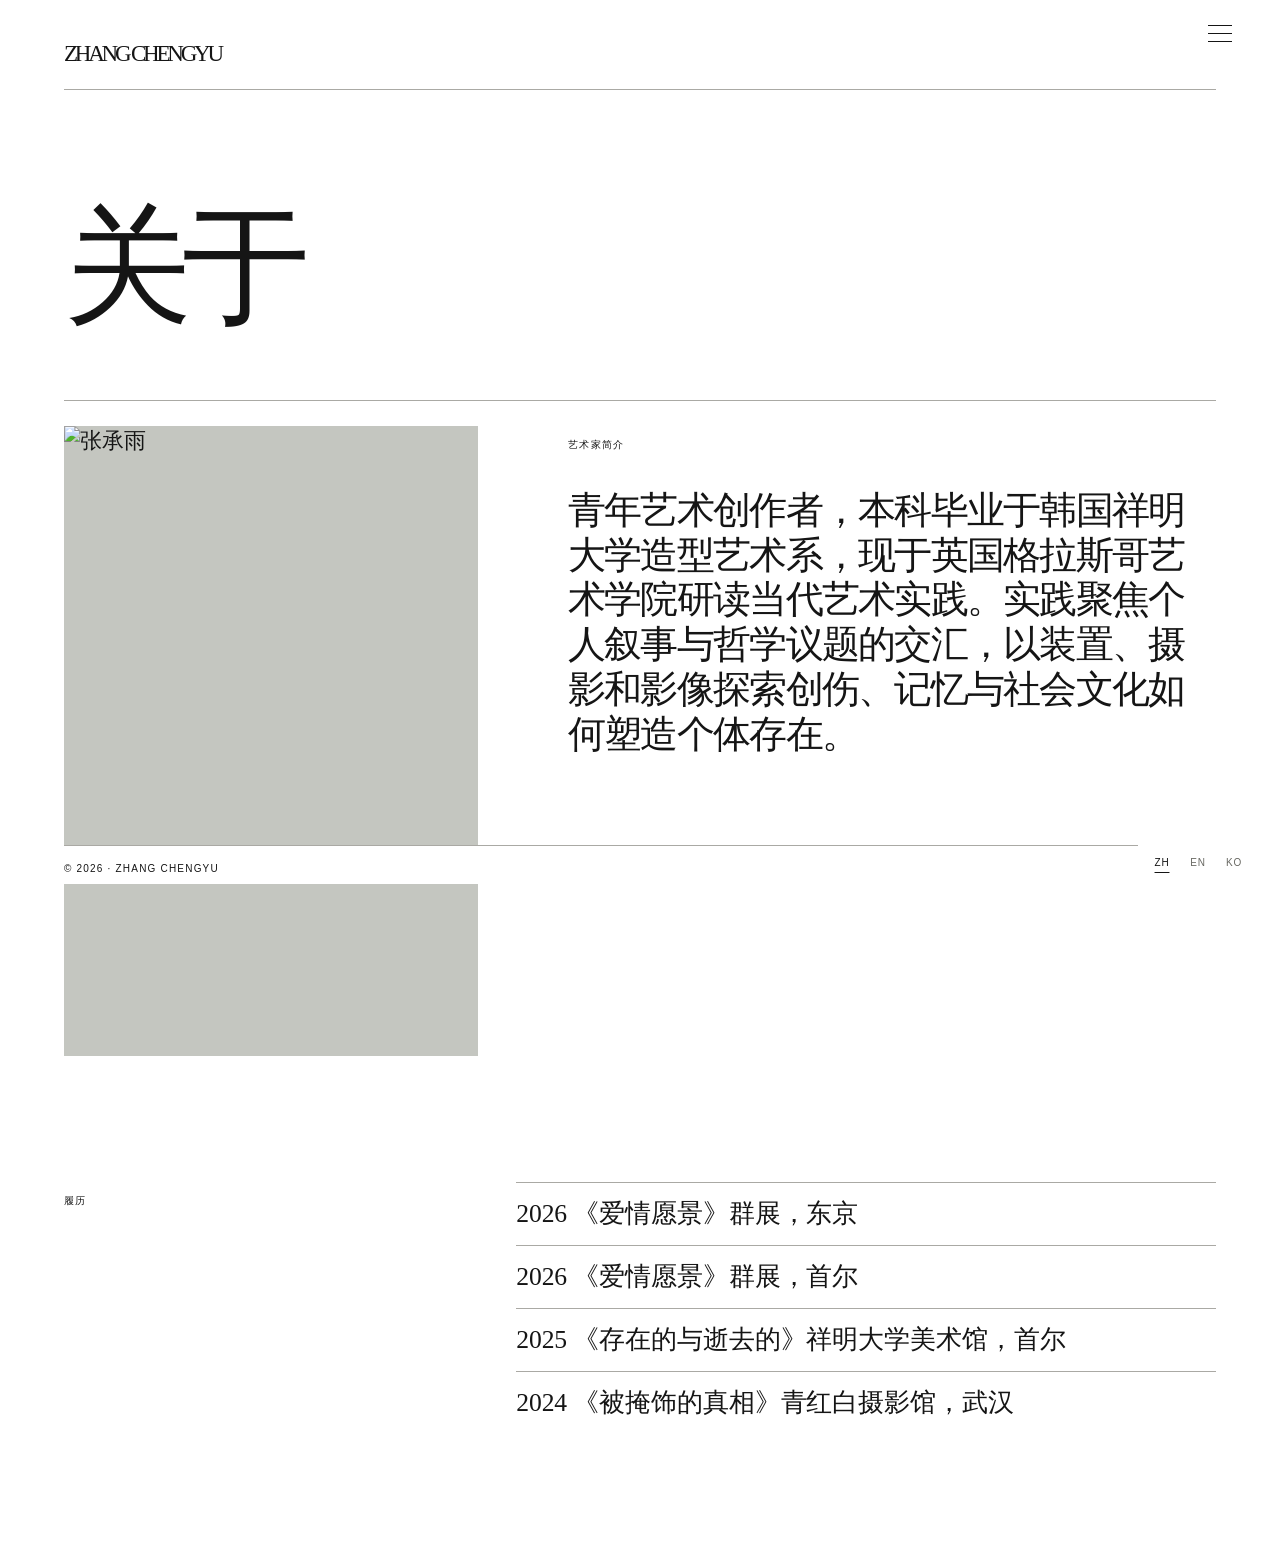
==== index.html @ f6d78dd6 "Migrate rainzhangc.com static homepage" ====
<!DOCTYPE html>
<html lang="zh-Hans">
<head>
	<meta charset="UTF-8" />
	<meta name="viewport" content="width=device-width, initial-scale=1" />
<meta name='robots' content='max-image-preview:large' />
<title>About &#8211; ZHANG CHENGYU</title>
<link rel="alternate" type="application/rss+xml" title="ZHANG CHENGYU &raquo; Feed" href="https://rainzhangc.com/feed/" />
<link rel="alternate" type="application/rss+xml" title="ZHANG CHENGYU &raquo; 评论 Feed" href="https://rainzhangc.com/comments/feed/" />
<link rel="alternate" title="oEmbed (JSON)" type="application/json+oembed" href="https://rainzhangc.com/wp-json/oembed/1.0/embed?url=https%3A%2F%2Frainzhangc.com%2Fabout%2F" />
<link rel="alternate" title="oEmbed (XML)" type="text/xml+oembed" href="https://rainzhangc.com/wp-json/oembed/1.0/embed?url=https%3A%2F%2Frainzhangc.com%2Fabout%2F&#038;format=xml" />
<style id="wp-img-auto-sizes-contain-inline-css">
img:is([sizes=auto i],[sizes^="auto," i]){contain-intrinsic-size:3000px 1500px}
/*# sourceURL=wp-img-auto-sizes-contain-inline-css */
</style>
<style id="wp-block-post-content-inline-css">
.wp-block-post-content{display:flow-root}
/*# sourceURL=https://rainzhangc.com/wp-includes/blocks/post-content/style.min.css */
</style>
<style id="wp-emoji-styles-inline-css">

	img.wp-smiley, img.emoji {
		display: inline !important;
		border: none !important;
		box-shadow: none !important;
		height: 1em !important;
		width: 1em !important;
		margin: 0 0.07em !important;
		vertical-align: -0.1em !important;
		background: none !important;
		padding: 0 !important;
	}
/*# sourceURL=wp-emoji-styles-inline-css */
</style>
<style id="wp-block-library-inline-css">
:root{--wp-block-synced-color:#7a00df;--wp-block-synced-color--rgb:122,0,223;--wp-bound-block-color:var(--wp-block-synced-color);--wp-editor-canvas-background:#ddd;--wp-admin-theme-color:#007cba;--wp-admin-theme-color--rgb:0,124,186;--wp-admin-theme-color-darker-10:#006ba1;--wp-admin-theme-color-darker-10--rgb:0,107,160.5;--wp-admin-theme-color-darker-20:#005a87;--wp-admin-theme-color-darker-20--rgb:0,90,135;--wp-admin-border-width-focus:2px}@media (min-resolution:192dpi){:root{--wp-admin-border-width-focus:1.5px}}.wp-element-button{cursor:pointer}:root .has-very-light-gray-background-color{background-color:#eee}:root .has-very-dark-gray-background-color{background-color:#313131}:root .has-very-light-gray-color{color:#eee}:root .has-very-dark-gray-color{color:#313131}:root .has-vivid-green-cyan-to-vivid-cyan-blue-gradient-background{background:linear-gradient(135deg,#00d084,#0693e3)}:root .has-purple-crush-gradient-background{background:linear-gradient(135deg,#34e2e4,#4721fb 50%,#ab1dfe)}:root .has-hazy-dawn-gradient-background{background:linear-gradient(135deg,#faaca8,#dad0ec)}:root .has-subdued-olive-gradient-background{background:linear-gradient(135deg,#fafae1,#67a671)}:root .has-atomic-cream-gradient-background{background:linear-gradient(135deg,#fdd79a,#004a59)}:root .has-nightshade-gradient-background{background:linear-gradient(135deg,#330968,#31cdcf)}:root .has-midnight-gradient-background{background:linear-gradient(135deg,#020381,#2874fc)}:root{--wp--preset--font-size--normal:16px;--wp--preset--font-size--huge:42px}.has-regular-font-size{font-size:1em}.has-larger-font-size{font-size:2.625em}.has-normal-font-size{font-size:var(--wp--preset--font-size--normal)}.has-huge-font-size{font-size:var(--wp--preset--font-size--huge)}:root .has-text-align-center{text-align:center}:root .has-text-align-left{text-align:left}:root .has-text-align-right{text-align:right}.has-fit-text{white-space:nowrap!important}#end-resizable-editor-section{display:none}.aligncenter{clear:both}.items-justified-left{justify-content:flex-start}.items-justified-center{justify-content:center}.items-justified-right{justify-content:flex-end}.items-justified-space-between{justify-content:space-between}.screen-reader-text{word-wrap:normal!important;border:0;clip-path:inset(50%);height:1px;margin:-1px;overflow:hidden;padding:0;position:absolute;width:1px}.screen-reader-text:focus{background-color:#ddd;clip-path:none;color:#444;display:block;font-size:1em;height:auto;left:5px;line-height:normal;padding:15px 23px 14px;text-decoration:none;top:5px;width:auto;z-index:100000}html :where(.has-border-color){border-style:solid}html :where([style*=border-color]){border-style:solid}html :where([style*=border-top-color]){border-top-style:solid}html :where([style*=border-right-color]){border-right-style:solid}html :where([style*=border-bottom-color]){border-bottom-style:solid}html :where([style*=border-left-color]){border-left-style:solid}html :where([style*=border-width]){border-style:solid}html :where([style*=border-top-width]){border-top-style:solid}html :where([style*=border-right-width]){border-right-style:solid}html :where([style*=border-bottom-width]){border-bottom-style:solid}html :where([style*=border-left-width]){border-left-style:solid}html :where(img[class*=wp-image-]){height:auto;max-width:100%}:where(figure){margin:0 0 1em}html :where(.is-position-sticky){--wp-admin--admin-bar--position-offset:var(--wp-admin--admin-bar--height,0px)}@media screen and (max-width:600px){html :where(.is-position-sticky){--wp-admin--admin-bar--position-offset:0px}}
/*# sourceURL=/wp-includes/css/dist/block-library/common.min.css */
</style>
<style id="global-styles-inline-css">
:root{--wp--preset--aspect-ratio--square: 1;--wp--preset--aspect-ratio--4-3: 4/3;--wp--preset--aspect-ratio--3-4: 3/4;--wp--preset--aspect-ratio--3-2: 3/2;--wp--preset--aspect-ratio--2-3: 2/3;--wp--preset--aspect-ratio--16-9: 16/9;--wp--preset--aspect-ratio--9-16: 9/16;--wp--preset--color--black: #000000;--wp--preset--color--cyan-bluish-gray: #abb8c3;--wp--preset--color--white: #ffffff;--wp--preset--color--pale-pink: #f78da7;--wp--preset--color--vivid-red: #cf2e2e;--wp--preset--color--luminous-vivid-orange: #ff6900;--wp--preset--color--luminous-vivid-amber: #fcb900;--wp--preset--color--light-green-cyan: #7bdcb5;--wp--preset--color--vivid-green-cyan: #00d084;--wp--preset--color--pale-cyan-blue: #8ed1fc;--wp--preset--color--vivid-cyan-blue: #0693e3;--wp--preset--color--vivid-purple: #9b51e0;--wp--preset--color--base: #FFFFFF;--wp--preset--color--contrast: #111111;--wp--preset--color--accent-1: #FFEE58;--wp--preset--color--accent-2: #F6CFF4;--wp--preset--color--accent-3: #503AA8;--wp--preset--color--accent-4: #686868;--wp--preset--color--accent-5: #FBFAF3;--wp--preset--color--accent-6: color-mix(in srgb, currentColor 20%, transparent);--wp--preset--gradient--vivid-cyan-blue-to-vivid-purple: linear-gradient(135deg,rgb(6,147,227) 0%,rgb(155,81,224) 100%);--wp--preset--gradient--light-green-cyan-to-vivid-green-cyan: linear-gradient(135deg,rgb(122,220,180) 0%,rgb(0,208,130) 100%);--wp--preset--gradient--luminous-vivid-amber-to-luminous-vivid-orange: linear-gradient(135deg,rgb(252,185,0) 0%,rgb(255,105,0) 100%);--wp--preset--gradient--luminous-vivid-orange-to-vivid-red: linear-gradient(135deg,rgb(255,105,0) 0%,rgb(207,46,46) 100%);--wp--preset--gradient--very-light-gray-to-cyan-bluish-gray: linear-gradient(135deg,rgb(238,238,238) 0%,rgb(169,184,195) 100%);--wp--preset--gradient--cool-to-warm-spectrum: linear-gradient(135deg,rgb(74,234,220) 0%,rgb(151,120,209) 20%,rgb(207,42,186) 40%,rgb(238,44,130) 60%,rgb(251,105,98) 80%,rgb(254,248,76) 100%);--wp--preset--gradient--blush-light-purple: linear-gradient(135deg,rgb(255,206,236) 0%,rgb(152,150,240) 100%);--wp--preset--gradient--blush-bordeaux: linear-gradient(135deg,rgb(254,205,165) 0%,rgb(254,45,45) 50%,rgb(107,0,62) 100%);--wp--preset--gradient--luminous-dusk: linear-gradient(135deg,rgb(255,203,112) 0%,rgb(199,81,192) 50%,rgb(65,88,208) 100%);--wp--preset--gradient--pale-ocean: linear-gradient(135deg,rgb(255,245,203) 0%,rgb(182,227,212) 50%,rgb(51,167,181) 100%);--wp--preset--gradient--electric-grass: linear-gradient(135deg,rgb(202,248,128) 0%,rgb(113,206,126) 100%);--wp--preset--gradient--midnight: linear-gradient(135deg,rgb(2,3,129) 0%,rgb(40,116,252) 100%);--wp--preset--font-size--small: 0.875rem;--wp--preset--font-size--medium: clamp(1rem, 1rem + ((1vw - 0.2rem) * 0.196), 1.125rem);--wp--preset--font-size--large: clamp(1.125rem, 1.125rem + ((1vw - 0.2rem) * 0.392), 1.375rem);--wp--preset--font-size--x-large: clamp(1.75rem, 1.75rem + ((1vw - 0.2rem) * 0.392), 2rem);--wp--preset--font-size--xx-large: clamp(2.15rem, 2.15rem + ((1vw - 0.2rem) * 1.333), 3rem);--wp--preset--font-family--manrope: Manrope, sans-serif;--wp--preset--font-family--fira-code: "Fira Code", monospace;--wp--preset--spacing--20: 10px;--wp--preset--spacing--30: 20px;--wp--preset--spacing--40: 30px;--wp--preset--spacing--50: clamp(30px, 5vw, 50px);--wp--preset--spacing--60: clamp(30px, 7vw, 70px);--wp--preset--spacing--70: clamp(50px, 7vw, 90px);--wp--preset--spacing--80: clamp(70px, 10vw, 140px);--wp--preset--shadow--natural: 6px 6px 9px rgba(0, 0, 0, 0.2);--wp--preset--shadow--deep: 12px 12px 50px rgba(0, 0, 0, 0.4);--wp--preset--shadow--sharp: 6px 6px 0px rgba(0, 0, 0, 0.2);--wp--preset--shadow--outlined: 6px 6px 0px -3px rgb(255, 255, 255), 6px 6px rgb(0, 0, 0);--wp--preset--shadow--crisp: 6px 6px 0px rgb(0, 0, 0);}:root { --wp--style--global--content-size: 645px;--wp--style--global--wide-size: 1340px; }:where(body) { margin: 0; }.wp-site-blocks { padding-top: var(--wp--style--root--padding-top); padding-bottom: var(--wp--style--root--padding-bottom); }.has-global-padding { padding-right: var(--wp--style--root--padding-right); padding-left: var(--wp--style--root--padding-left); }.has-global-padding > .alignfull { margin-right: calc(var(--wp--style--root--padding-right) * -1); margin-left: calc(var(--wp--style--root--padding-left) * -1); }.has-global-padding :where(:not(.alignfull.is-layout-flow) > .has-global-padding:not(.wp-block-block, .alignfull)) { padding-right: 0; padding-left: 0; }.has-global-padding :where(:not(.alignfull.is-layout-flow) > .has-global-padding:not(.wp-block-block, .alignfull)) > .alignfull { margin-left: 0; margin-right: 0; }.wp-site-blocks > .alignleft { float: left; margin-right: 2em; }.wp-site-blocks > .alignright { float: right; margin-left: 2em; }.wp-site-blocks > .aligncenter { justify-content: center; margin-left: auto; margin-right: auto; }:where(.wp-site-blocks) > * { margin-block-start: 1.2rem; margin-block-end: 0; }:where(.wp-site-blocks) > :first-child { margin-block-start: 0; }:where(.wp-site-blocks) > :last-child { margin-block-end: 0; }:root { --wp--style--block-gap: 1.2rem; }:root :where(.is-layout-flow) > :first-child{margin-block-start: 0;}:root :where(.is-layout-flow) > :last-child{margin-block-end: 0;}:root :where(.is-layout-flow) > *{margin-block-start: 1.2rem;margin-block-end: 0;}:root :where(.is-layout-constrained) > :first-child{margin-block-start: 0;}:root :where(.is-layout-constrained) > :last-child{margin-block-end: 0;}:root :where(.is-layout-constrained) > *{margin-block-start: 1.2rem;margin-block-end: 0;}:root :where(.is-layout-flex){gap: 1.2rem;}:root :where(.is-layout-grid){gap: 1.2rem;}.is-layout-flow > .alignleft{float: left;margin-inline-start: 0;margin-inline-end: 2em;}.is-layout-flow > .alignright{float: right;margin-inline-start: 2em;margin-inline-end: 0;}.is-layout-flow > .aligncenter{margin-left: auto !important;margin-right: auto !important;}.is-layout-constrained > .alignleft{float: left;margin-inline-start: 0;margin-inline-end: 2em;}.is-layout-constrained > .alignright{float: right;margin-inline-start: 2em;margin-inline-end: 0;}.is-layout-constrained > .aligncenter{margin-left: auto !important;margin-right: auto !important;}.is-layout-constrained > :where(:not(.alignleft):not(.alignright):not(.alignfull)){max-width: var(--wp--style--global--content-size);margin-left: auto !important;margin-right: auto !important;}.is-layout-constrained > .alignwide{max-width: var(--wp--style--global--wide-size);}body .is-layout-flex{display: flex;}.is-layout-flex{flex-wrap: wrap;align-items: center;}.is-layout-flex > :is(*, div){margin: 0;}body .is-layout-grid{display: grid;}.is-layout-grid > :is(*, div){margin: 0;}body{background-color: var(--wp--preset--color--base);color: var(--wp--preset--color--contrast);font-family: var(--wp--preset--font-family--manrope);font-size: var(--wp--preset--font-size--large);font-weight: 300;letter-spacing: -0.1px;line-height: 1.4;--wp--style--root--padding-top: 0px;--wp--style--root--padding-right: var(--wp--preset--spacing--50);--wp--style--root--padding-bottom: 0px;--wp--style--root--padding-left: var(--wp--preset--spacing--50);}a:where(:not(.wp-element-button)){color: currentColor;}:root :where(a:where(:not(.wp-element-button)):hover){text-decoration: none;}h1, h2, h3, h4, h5, h6{font-weight: 400;letter-spacing: -0.1px;line-height: 1.125;}h1{font-size: var(--wp--preset--font-size--xx-large);}h2{font-size: var(--wp--preset--font-size--x-large);}h3{font-size: var(--wp--preset--font-size--large);}h4{font-size: var(--wp--preset--font-size--medium);}h5{font-size: var(--wp--preset--font-size--small);letter-spacing: 0.5px;}h6{font-size: var(--wp--preset--font-size--small);font-weight: 700;letter-spacing: 1.4px;text-transform: uppercase;}:root :where(.wp-element-button, .wp-block-button__link){background-color: var(--wp--preset--color--contrast);border-width: 0;color: var(--wp--preset--color--base);font-family: inherit;font-size: var(--wp--preset--font-size--medium);font-style: inherit;font-weight: inherit;letter-spacing: inherit;line-height: inherit;padding-top: 1rem;padding-right: 2.25rem;padding-bottom: 1rem;padding-left: 2.25rem;text-decoration: none;text-transform: inherit;}:root :where(.wp-element-button:hover, .wp-block-button__link:hover){background-color: color-mix(in srgb, var(--wp--preset--color--contrast) 85%, transparent);border-color: transparent;color: var(--wp--preset--color--base);}:root :where(.wp-element-button:focus, .wp-block-button__link:focus){outline-color: var(--wp--preset--color--accent-4);outline-offset: 2px;}:root :where(.wp-element-caption, .wp-block-audio figcaption, .wp-block-embed figcaption, .wp-block-gallery figcaption, .wp-block-image figcaption, .wp-block-table figcaption, .wp-block-video figcaption){font-size: var(--wp--preset--font-size--small);line-height: 1.4;}.has-black-color{color: var(--wp--preset--color--black) !important;}.has-cyan-bluish-gray-color{color: var(--wp--preset--color--cyan-bluish-gray) !important;}.has-white-color{color: var(--wp--preset--color--white) !important;}.has-pale-pink-color{color: var(--wp--preset--color--pale-pink) !important;}.has-vivid-red-color{color: var(--wp--preset--color--vivid-red) !important;}.has-luminous-vivid-orange-color{color: var(--wp--preset--color--luminous-vivid-orange) !important;}.has-luminous-vivid-amber-color{color: var(--wp--preset--color--luminous-vivid-amber) !important;}.has-light-green-cyan-color{color: var(--wp--preset--color--light-green-cyan) !important;}.has-vivid-green-cyan-color{color: var(--wp--preset--color--vivid-green-cyan) !important;}.has-pale-cyan-blue-color{color: var(--wp--preset--color--pale-cyan-blue) !important;}.has-vivid-cyan-blue-color{color: var(--wp--preset--color--vivid-cyan-blue) !important;}.has-vivid-purple-color{color: var(--wp--preset--color--vivid-purple) !important;}.has-base-color{color: var(--wp--preset--color--base) !important;}.has-contrast-color{color: var(--wp--preset--color--contrast) !important;}.has-accent-1-color{color: var(--wp--preset--color--accent-1) !important;}.has-accent-2-color{color: var(--wp--preset--color--accent-2) !important;}.has-accent-3-color{color: var(--wp--preset--color--accent-3) !important;}.has-accent-4-color{color: var(--wp--preset--color--accent-4) !important;}.has-accent-5-color{color: var(--wp--preset--color--accent-5) !important;}.has-accent-6-color{color: var(--wp--preset--color--accent-6) !important;}.has-black-background-color{background-color: var(--wp--preset--color--black) !important;}.has-cyan-bluish-gray-background-color{background-color: var(--wp--preset--color--cyan-bluish-gray) !important;}.has-white-background-color{background-color: var(--wp--preset--color--white) !important;}.has-pale-pink-background-color{background-color: var(--wp--preset--color--pale-pink) !important;}.has-vivid-red-background-color{background-color: var(--wp--preset--color--vivid-red) !important;}.has-luminous-vivid-orange-background-color{background-color: var(--wp--preset--color--luminous-vivid-orange) !important;}.has-luminous-vivid-amber-background-color{background-color: var(--wp--preset--color--luminous-vivid-amber) !important;}.has-light-green-cyan-background-color{background-color: var(--wp--preset--color--light-green-cyan) !important;}.has-vivid-green-cyan-background-color{background-color: var(--wp--preset--color--vivid-green-cyan) !important;}.has-pale-cyan-blue-background-color{background-color: var(--wp--preset--color--pale-cyan-blue) !important;}.has-vivid-cyan-blue-background-color{background-color: var(--wp--preset--color--vivid-cyan-blue) !important;}.has-vivid-purple-background-color{background-color: var(--wp--preset--color--vivid-purple) !important;}.has-base-background-color{background-color: var(--wp--preset--color--base) !important;}.has-contrast-background-color{background-color: var(--wp--preset--color--contrast) !important;}.has-accent-1-background-color{background-color: var(--wp--preset--color--accent-1) !important;}.has-accent-2-background-color{background-color: var(--wp--preset--color--accent-2) !important;}.has-accent-3-background-color{background-color: var(--wp--preset--color--accent-3) !important;}.has-accent-4-background-color{background-color: var(--wp--preset--color--accent-4) !important;}.has-accent-5-background-color{background-color: var(--wp--preset--color--accent-5) !important;}.has-accent-6-background-color{background-color: var(--wp--preset--color--accent-6) !important;}.has-black-border-color{border-color: var(--wp--preset--color--black) !important;}.has-cyan-bluish-gray-border-color{border-color: var(--wp--preset--color--cyan-bluish-gray) !important;}.has-white-border-color{border-color: var(--wp--preset--color--white) !important;}.has-pale-pink-border-color{border-color: var(--wp--preset--color--pale-pink) !important;}.has-vivid-red-border-color{border-color: var(--wp--preset--color--vivid-red) !important;}.has-luminous-vivid-orange-border-color{border-color: var(--wp--preset--color--luminous-vivid-orange) !important;}.has-luminous-vivid-amber-border-color{border-color: var(--wp--preset--color--luminous-vivid-amber) !important;}.has-light-green-cyan-border-color{border-color: var(--wp--preset--color--light-green-cyan) !important;}.has-vivid-green-cyan-border-color{border-color: var(--wp--preset--color--vivid-green-cyan) !important;}.has-pale-cyan-blue-border-color{border-color: var(--wp--preset--color--pale-cyan-blue) !important;}.has-vivid-cyan-blue-border-color{border-color: var(--wp--preset--color--vivid-cyan-blue) !important;}.has-vivid-purple-border-color{border-color: var(--wp--preset--color--vivid-purple) !important;}.has-base-border-color{border-color: var(--wp--preset--color--base) !important;}.has-contrast-border-color{border-color: var(--wp--preset--color--contrast) !important;}.has-accent-1-border-color{border-color: var(--wp--preset--color--accent-1) !important;}.has-accent-2-border-color{border-color: var(--wp--preset--color--accent-2) !important;}.has-accent-3-border-color{border-color: var(--wp--preset--color--accent-3) !important;}.has-accent-4-border-color{border-color: var(--wp--preset--color--accent-4) !important;}.has-accent-5-border-color{border-color: var(--wp--preset--color--accent-5) !important;}.has-accent-6-border-color{border-color: var(--wp--preset--color--accent-6) !important;}.has-vivid-cyan-blue-to-vivid-purple-gradient-background{background: var(--wp--preset--gradient--vivid-cyan-blue-to-vivid-purple) !important;}.has-light-green-cyan-to-vivid-green-cyan-gradient-background{background: var(--wp--preset--gradient--light-green-cyan-to-vivid-green-cyan) !important;}.has-luminous-vivid-amber-to-luminous-vivid-orange-gradient-background{background: var(--wp--preset--gradient--luminous-vivid-amber-to-luminous-vivid-orange) !important;}.has-luminous-vivid-orange-to-vivid-red-gradient-background{background: var(--wp--preset--gradient--luminous-vivid-orange-to-vivid-red) !important;}.has-very-light-gray-to-cyan-bluish-gray-gradient-background{background: var(--wp--preset--gradient--very-light-gray-to-cyan-bluish-gray) !important;}.has-cool-to-warm-spectrum-gradient-background{background: var(--wp--preset--gradient--cool-to-warm-spectrum) !important;}.has-blush-light-purple-gradient-background{background: var(--wp--preset--gradient--blush-light-purple) !important;}.has-blush-bordeaux-gradient-background{background: var(--wp--preset--gradient--blush-bordeaux) !important;}.has-luminous-dusk-gradient-background{background: var(--wp--preset--gradient--luminous-dusk) !important;}.has-pale-ocean-gradient-background{background: var(--wp--preset--gradient--pale-ocean) !important;}.has-electric-grass-gradient-background{background: var(--wp--preset--gradient--electric-grass) !important;}.has-midnight-gradient-background{background: var(--wp--preset--gradient--midnight) !important;}.has-small-font-size{font-size: var(--wp--preset--font-size--small) !important;}.has-medium-font-size{font-size: var(--wp--preset--font-size--medium) !important;}.has-large-font-size{font-size: var(--wp--preset--font-size--large) !important;}.has-x-large-font-size{font-size: var(--wp--preset--font-size--x-large) !important;}.has-xx-large-font-size{font-size: var(--wp--preset--font-size--xx-large) !important;}.has-manrope-font-family{font-family: var(--wp--preset--font-family--manrope) !important;}.has-fira-code-font-family{font-family: var(--wp--preset--font-family--fira-code) !important;}/* Portfolio navigation */
#zcpage .bar{grid-template-columns:1fr auto auto!important}
#zcpage nav,.zcp nav,.zca nav,.zcc nav{display:block!important;position:relative;width:26px;height:18px;margin-right:55px;cursor:pointer;font-size:0!important;background:linear-gradient(currentColor,currentColor) center 1px/26px 1px no-repeat,linear-gradient(currentColor,currentColor) center 9px/26px 1px no-repeat,linear-gradient(currentColor,currentColor) center 17px/26px 1px no-repeat}
#zcpage nav{margin-right:16px}
/* Language control and edition footer */
#zcpage .switch,.zcp .langs,.zca .langs,.zcc .langs{position:fixed!important;right:22px!important;bottom:22px!important;top:auto!important;z-index:50!important;background:rgba(241,241,237,.94);padding:10px 12px;border:1px solid #aaa9a4;box-shadow:0 2px 12px rgba(0,0,0,.06)}
.zcc .langs{background:rgba(32,33,31,.94);border-color:#777}
#zcpage:after,.zcp:after,.zca:after,.zcc:after{content:"ZHANG CHENGYU · 2026 · VERSION 1.0";display:block;border-top:1px solid currentColor;padding:15px 0 20px;font:10px/1.4 Arial,"PingFang SC","Noto Sans KR",sans-serif;letter-spacing:.12em;margin:0 3vw;color:inherit}
.zcp:after,.zca:after{margin:0}.zcc:after{color:#f1f1ed;border-color:#777}
@media(max-width:700px){#zcpage .switch,.zcp .langs,.zca .langs,.zcc .langs{right:14px!important;bottom:14px!important}#zcpage:after,.zcp:after,.zca:after,.zcc:after{font-size:9px;margin-left:20px;margin-right:20px}}

#zcpage nav>a,.zcp nav>a,.zca nav>a,.zcc nav>a{display:none!important}
#zcpage nav:hover,.zcp nav:hover,.zca nav:hover,.zcc nav:hover{width:150px;height:auto;min-height:150px;padding:15px;background:#f1f1ed;border:1px solid #aaa9a4;z-index:20}
#zcpage nav:hover>a,.zcp nav:hover>a,.zca nav:hover>a,.zcc nav:hover>a{display:block!important;color:#151515!important;font:10px/1 Arial,"PingFang SC","Noto Sans KR",sans-serif!important;letter-spacing:.12em!important;text-decoration:none!important;padding:10px 0}
#zcpage .zh h1,#zcpage .ko h1{font-size:0!important}
#zcpage .zh h1:after,#zcpage .ko h1:after{content:"ZHANG\A CHENGYU";white-space:pre;font:400 clamp(72px,15vw,210px)/.78 Georgia,"Songti SC","Noto Serif KR",serif;letter-spacing:-.08em}
@media(max-width:700px){#zcpage nav,.zcp nav,.zca nav,.zcc nav{margin-right:45px}#zcpage nav{margin-right:14px}#zcpage .zh h1:after,#zcpage .ko h1:after{font-size:19vw}}

.zcp,.zca,.zcc{position:relative!important}

/*# sourceURL=global-styles-inline-css */
</style>
<style id="wp-block-template-skip-link-inline-css">
/*! This file is auto-generated */
.skip-link.screen-reader-text{border:0;clip-path:inset(50%);height:1px;margin:-1px;overflow:hidden;padding:0;position:absolute!important;width:1px;word-wrap:normal!important;word-break:normal!important}.skip-link.screen-reader-text:focus{background-color:#eee;clip-path:none;color:#444;display:block;font-size:1em;height:auto;left:5px;line-height:normal;padding:15px 23px 14px;text-decoration:none;top:5px;width:auto;z-index:100000}
/*# sourceURL=/wp-includes/css/wp-block-template-skip-link.min.css */
</style>
<style id="twentytwentyfive-style-inline-css">
a{text-decoration-thickness:1px!important;text-underline-offset:.1em}:where(.wp-site-blocks :focus){outline-width:2px;outline-style:solid}.wp-block-navigation .wp-block-navigation-submenu .wp-block-navigation-item:not(:last-child){margin-bottom:3px}.wp-block-navigation .wp-block-navigation-item .wp-block-navigation-item__content{outline-offset:4px}.wp-block-navigation .wp-block-navigation-item ul.wp-block-navigation__submenu-container .wp-block-navigation-item__content{outline-offset:0}blockquote,caption,figcaption,h1,h2,h3,h4,h5,h6,p{text-wrap:pretty}.more-link{display:block}:where(pre){overflow-x:auto}
/*# sourceURL=https://rainzhangc.com/wp-content/themes/twentytwentyfive/style.min.css */
</style>
<link rel="https://api.w.org/" href="https://rainzhangc.com/wp-json/" /><link rel="alternate" title="JSON" type="application/json" href="https://rainzhangc.com/wp-json/wp/v2/pages/17" /><link rel="EditURI" type="application/rsd+xml" title="RSD" href="https://rainzhangc.com/xmlrpc.php?rsd" />
<meta name="generator" content="WordPress 7.0.2" />
<link rel="canonical" href="https://rainzhangc.com/about/" />
<link rel='shortlink' href='https://rainzhangc.com/?p=17' />
<style class="wp-fonts-local">
@font-face{font-family:Manrope;font-style:normal;font-weight:200 800;font-display:fallback;src:url('https://rainzhangc.com/wp-content/themes/twentytwentyfive/assets/fonts/manrope/Manrope-VariableFont_wght.woff2') format('woff2');}
@font-face{font-family:"Fira Code";font-style:normal;font-weight:300 700;font-display:fallback;src:url('https://rainzhangc.com/wp-content/themes/twentytwentyfive/assets/fonts/fira-code/FiraCode-VariableFont_wght.woff2') format('woff2');}
</style>
<link rel="icon" href="https://rainzhangc.com/wp-content/uploads/2026/09/site-icon-z-150x150.png" sizes="32x32" />
<link rel="icon" href="https://rainzhangc.com/wp-content/uploads/2026/09/site-icon-z-300x300.png" sizes="192x192" />
<link rel="apple-touch-icon" href="https://rainzhangc.com/wp-content/uploads/2026/09/site-icon-z-300x300.png" />
<meta name="msapplication-TileImage" content="https://rainzhangc.com/wp-content/uploads/2026/09/site-icon-z-300x300.png" />
</head>

<body class="wp-singular page-template-default page page-id-17 wp-embed-responsive wp-theme-twentytwentyfive">

<a class="skip-link screen-reader-text" id="wp-skip-link" href="#wp--skip-link--target">跳至内容</a><div class="wp-site-blocks"><div class="entry-content alignfull wp-block-post-content is-layout-flow wp-block-post-content-is-layout-flow">
<style>.zca{background:#f1f1ed;color:#151515;min-height:100vh;padding:0 5vw 110px;font-family:Arial,"PingFang SC","Noto Sans KR",sans-serif}.zca .bar{height:70px;border-bottom:1px solid #aaa9a4;display:grid;grid-template-columns:1fr auto;align-items:center}.zca .mark{font:23px Georgia,serif;letter-spacing:-.14em}.zca nav{display:flex;gap:22px;font-size:10px;letter-spacing:.12em}.zca a{color:inherit;text-decoration:none}.zca h1{font:400 clamp(65px,13vw,180px)/.8 Georgia,"Songti SC","Noto Serif KR",serif;letter-spacing:-.075em;margin:14vh 0 9vh}.zca .profile{display:grid;grid-template-columns:.78fr 1.22fr;gap:7vw;border-top:1px solid #aaa9a4;padding-top:25px}.zca .portrait{height:min(50vw,630px);overflow:hidden;background:#c4c6c0}.zca .portrait img{display:block;width:100%;height:100%;object-fit:cover;filter:saturate(.68)}.zca .ey{font-size:10px;letter-spacing:.13em;line-height:1.7}.zca .bio{font:clamp(23px,3vw,43px)/1.17 Georgia,"Songti SC","Noto Serif KR",serif;letter-spacing:-.045em;margin:35px 0 0}.zca .cv{margin:14vh 0 0;display:grid;grid-template-columns:1fr 2fr;gap:8vw}.zca ul{list-style:none;padding:0;margin:0}.zca li{border-top:1px solid #aaa9a4;padding:15px 0;font:clamp(18px,2vw,28px)/1.25 Georgia,"Songti SC","Noto Serif KR",serif}.zca input{position:absolute;opacity:0}.zca label{cursor:pointer;color:#777}.zca .langs{position:absolute;right:5vw;top:26px;font-size:10px;letter-spacing:.12em;display:flex;gap:10px}.zca .lang{display:none}#bpzh:checked~.zh,#bpen:checked~.en,#bpko:checked~.ko{display:block}#bpzh:checked~.bar label[for=bpzh],#bpen:checked~.bar label[for=bpen],#bpko:checked~.bar label[for=bpko]{color:#111;text-decoration:underline}@media(max-width:700px){.zca{padding:0 20px 70px}.zca .bar{height:62px}.zca h1{margin:11vh 0 8vh}.zca .profile,.zca .cv{display:block}.zca .portrait{height:110vw}.zca .bio{margin-top:32px}.zca .ey{margin-top:24px}.zca .cv{margin-top:80px}.zca .langs{right:20px;top:23px}}
/* Unified viewport language switch */
body #zcpage .switch,body .zcp .langs,body .zca .langs,body .zcc .zc-langs{position:fixed!important;inset:auto max(22px,env(safe-area-inset-right)) max(22px,env(safe-area-inset-bottom)) auto!important;display:flex!important;align-items:center!important;gap:4px!important;z-index:1000!important;margin:0!important;padding:5px 8px!important;width:auto!important;height:auto!important;background:#f1f1ed!important;border:1px solid #aaa9a4!important;border-radius:0!important;box-shadow:none!important;transform:none!important;color:#151515!important;box-sizing:border-box!important;font:10px/1.4 Arial,"PingFang SC","Noto Sans KR",sans-serif!important;letter-spacing:.08em!important}
body #zcpage .switch label,body .zcp .langs label,body .zca .langs label,body .zcc .zc-langs label{display:flex!important;justify-content:center!important;align-items:center!important;min-width:32px!important;min-height:32px!important;margin:0!important;padding:4px 2px!important;box-sizing:border-box!important;border:0!important;color:#686862!important;font:inherit!important;letter-spacing:inherit!important;cursor:pointer;text-decoration:none!important}
body #zcpage:has(#lvzh:checked) .switch label[for="lvzh"]{color:#151515!important;text-decoration:underline!important;text-underline-offset:6px!important}body #zcpage:has(#lvzh:focus-visible) .switch label[for="lvzh"]{outline:2px solid #555!important;outline-offset:2px!important}
body #zcpage:has(#lven:checked) .switch label[for="lven"]{color:#151515!important;text-decoration:underline!important;text-underline-offset:6px!important}body #zcpage:has(#lven:focus-visible) .switch label[for="lven"]{outline:2px solid #555!important;outline-offset:2px!important}
body #zcpage:has(#lvko:checked) .switch label[for="lvko"]{color:#151515!important;text-decoration:underline!important;text-underline-offset:6px!important}body #zcpage:has(#lvko:focus-visible) .switch label[for="lvko"]{outline:2px solid #555!important;outline-offset:2px!important}
body .zcp:has(#wzh:checked) .langs label[for="wzh"]{color:#151515!important;text-decoration:underline!important;text-underline-offset:6px!important}body .zcp:has(#wzh:focus-visible) .langs label[for="wzh"]{outline:2px solid #555!important;outline-offset:2px!important}
body .zcp:has(#wen:checked) .langs label[for="wen"]{color:#151515!important;text-decoration:underline!important;text-underline-offset:6px!important}body .zcp:has(#wen:focus-visible) .langs label[for="wen"]{outline:2px solid #555!important;outline-offset:2px!important}
body .zcp:has(#wko:checked) .langs label[for="wko"]{color:#151515!important;text-decoration:underline!important;text-underline-offset:6px!important}body .zcp:has(#wko:focus-visible) .langs label[for="wko"]{outline:2px solid #555!important;outline-offset:2px!important}
body .zca:has(#bpzh:checked) .langs label[for="bpzh"]{color:#151515!important;text-decoration:underline!important;text-underline-offset:6px!important}body .zca:has(#bpzh:focus-visible) .langs label[for="bpzh"]{outline:2px solid #555!important;outline-offset:2px!important}
body .zca:has(#bpen:checked) .langs label[for="bpen"]{color:#151515!important;text-decoration:underline!important;text-underline-offset:6px!important}body .zca:has(#bpen:focus-visible) .langs label[for="bpen"]{outline:2px solid #555!important;outline-offset:2px!important}
body .zca:has(#bpko:checked) .langs label[for="bpko"]{color:#151515!important;text-decoration:underline!important;text-underline-offset:6px!important}body .zca:has(#bpko:focus-visible) .langs label[for="bpko"]{outline:2px solid #555!important;outline-offset:2px!important}
body .zcc:has(#czh:checked) .zc-langs label[for="czh"]{color:#151515!important;text-decoration:underline!important;text-underline-offset:6px!important}body .zcc:has(#czh:focus-visible) .zc-langs label[for="czh"]{outline:2px solid #555!important;outline-offset:2px!important}
body .zcc:has(#cen:checked) .zc-langs label[for="cen"]{color:#151515!important;text-decoration:underline!important;text-underline-offset:6px!important}body .zcc:has(#cen:focus-visible) .zc-langs label[for="cen"]{outline:2px solid #555!important;outline-offset:2px!important}
body .zcc:has(#cko:checked) .zc-langs label[for="cko"]{color:#151515!important;text-decoration:underline!important;text-underline-offset:6px!important}body .zcc:has(#cko:focus-visible) .zc-langs label[for="cko"]{outline:2px solid #555!important;outline-offset:2px!important}
@media(max-width:700px){body #zcpage .switch,body .zcp .langs,body .zca .langs,body .zcc .zc-langs{right:max(16px,env(safe-area-inset-right))!important;bottom:max(16px,env(safe-area-inset-bottom))!important}}

/* Universal three-line menu and artist name */
.zc-menu>summary{list-style:none!important;list-style-type:none!important;appearance:none!important;-webkit-appearance:none!important;width:44px!important;height:44px!important;padding:0!important;margin:0!important;display:flex!important;align-items:center!important;justify-content:center!important;cursor:pointer!important;color:currentColor!important;background:linear-gradient(currentColor,currentColor) center 13px/24px 1px no-repeat,linear-gradient(currentColor,currentColor) center 21px/24px 1px no-repeat,linear-gradient(currentColor,currentColor) center 29px/24px 1px no-repeat!important;border:0!important}.zc-menu>summary::-webkit-details-marker{display:none!important}.zc-menu>summary::marker{content:""!important;display:none!important}.zc-menu>summary:focus-visible{outline:2px solid currentColor!important;outline-offset:4px!important}

/* Fixed menu button and vertical panel */
.zc-menu{position:relative!important;display:block!important;width:44px!important;height:44px!important;min-width:44px!important;flex:0 0 44px!important;margin:0 0 0 auto!important;align-self:center!important;z-index:60!important}.zc-menu>summary{position:relative!important;z-index:2!important}.zc-menu>.zc-menu-panel,.zc-menu>.zc-nav{position:absolute!important;right:0!important;top:52px!important;left:auto!important;display:flex!important;flex-direction:column!important;align-items:stretch!important;gap:0!important;min-width:180px!important;width:180px!important;height:auto!important;margin:0!important;padding:10px!important;background:#f1f1ed!important;border:1px solid #aaa9a4!important;box-shadow:0 12px 30px rgba(0,0,0,.12)!important;white-space:normal!important}.zc-menu:not([open])>.zc-menu-panel,.zc-menu:not([open])>.zc-nav{display:none!important}.zc-menu>.zc-menu-panel a,.zc-menu>.zc-nav a{display:block!important;width:100%!important;padding:12px 14px!important;white-space:nowrap!important;text-decoration:none!important}.zc-menu>.zc-menu-panel a:hover,.zc-menu>.zc-nav a:hover,.zc-menu>.zc-menu-panel a[aria-current],.zc-menu>.zc-nav a[aria-current]{background:#e3e3dc!important}@media(max-width:700px){.zc-menu{width:44px!important;min-width:44px!important;flex-basis:44px!important}.zc-menu>.zc-menu-panel,.zc-menu>.zc-nav{right:0!important;top:52px!important;min-width:170px!important;width:170px!important}}

/* Balanced page title scale */
body .zca h1{font-size:clamp(52px,10vw,150px)!important}
@media(max-width:700px){body .zca h1{font-size:10vw!important}}

/* White site backgrounds */
html, body, body.wp-site-blocks, #page, #content, .site, .site-content, main, section, article, #zcpage, .page, .entry-content { background-color:#fff !important; }

/* Borderless language switch */
.langs, .langs label, .langs a { background:transparent !important; border:0 !important; outline:0 !important; box-shadow:none !important; }
/* Pure white surface */
body .zca, body .zca .bar, body .zca .lang, body .zca .zc-menu-panel, body .zca .langs { background:#fff !important; }
body .zca .langs, body .zca .langs label { border:0 !important; }
</style>

<style id="final-shell">
body .zca .bar{position:relative!important;display:flex!important;align-items:center!important;justify-content:space-between!important}
body .zca .bar .mark{display:block!important;visibility:visible!important}
body .zca .bar .zc-menu{position:fixed!important;top:max(12px,env(safe-area-inset-top))!important;right:max(3vw,env(safe-area-inset-right))!important;z-index:2100!important;margin:0!important}
body .zca .zc-menu>summary{position:relative!important;z-index:2102!important}
body .zca .zc-menu[open]>summary{position:fixed!important;top:max(12px,env(safe-area-inset-top))!important;right:max(3vw,env(safe-area-inset-right))!important;z-index:2103!important}
body .zca .zc-menu[open] .zc-menu-panel{z-index:2100!important}
body .zca .zc-foot{display:block!important;margin-top:64px!important;padding:18px 0 28px!important;border-top:1px solid #aaa9a4!important;color:#151515!important;font:10px/1.4 Arial,"PingFang SC","Noto Sans KR",sans-serif!important;letter-spacing:.12em!important;text-transform:uppercase!important}
@media(max-width:700px){body .zca .bar .zc-menu,body .zca .zc-menu[open]>summary{top:max(9px,env(safe-area-inset-top))!important;right:max(20px,env(safe-area-inset-right))!important}body .zca .zc-foot{margin-top:44px!important;padding-bottom:24px!important}}
body .zca::after{content:none!important;display:none!important}body .zca .zc-menu>summary:focus,body .zca .zc-menu>summary:focus-visible{outline:0!important;box-shadow:none!important}
body .zca::after{content:none!important;display:none!important}body .zca .zc-menu>summary,body .zca .zc-menu>summary:focus,body .zca .zc-menu>summary:focus-visible{border:0!important;outline:0!important;box-shadow:none!important}body .zca .zc-menu[open] .zc-menu-panel{position:fixed!important;inset:0!important;width:100vw!important;height:100vh!important;min-width:0!important;margin:0!important;padding:10vh 20px!important;display:flex!important;flex-direction:column!important;align-items:center!important;justify-content:center!important;gap:18px!important;background:#fff!important;border:0!important;box-shadow:none!important;z-index:2100!important}body .zca .zc-menu[open] .zc-menu-panel a{display:block!important;width:auto!important;margin:0!important;padding:0!important;border:0!important;border-bottom:0!important;box-shadow:none!important;background:transparent!important;text-align:center!important;text-decoration:none!important;font:400 clamp(22px,3.2vw,42px)/1.1 Georgia,"Songti SC","Noto Serif KR",serif!important;letter-spacing:-.03em!important;color:#151515!important}body .zca .zc-menu[open] .zc-menu-panel a::before,body .zca .zc-menu[open] .zc-menu-panel a::after{content:none!important;display:none!important}
</style>
<div class="zca"><input id="bpzh" type="radio" name="bp" checked><input id="bpen" type="radio" name="bp"><input id="bpko" type="radio" name="bp"><header class="bar"><span class="mark">ZHANG CHENGYU</span><details class="zc-menu"><summary aria-label="打开菜单"></summary><div class="zc-menu-panel"><a href="/">首页</a><a href="/works/">作品集</a><a href="/about/">关于</a><a href="/contact/">联系</a></div></details></header><div class="langs"><label for="bpzh">ZH</label><label for="bpen">EN</label><label for="bpko">KO</label></div><main id="wp--skip-link--target" class="lang zh"><h1>关于</h1><section class="profile"><div class="portrait"><img decoding="async" src="https://zhangchengyu.42web.io/wp-content/uploads/2026/09/zhang-chengyu-portrait.png" alt="张承雨"></div><div><p class="ey">艺术家简介</p><p class="bio">青年艺术创作者，本科毕业于韩国祥明大学造型艺术系，现于英国格拉斯哥艺术学院研读当代艺术实践。实践聚焦个人叙事与哲学议题的交汇，以装置、摄影和影像探索创伤、记忆与社会文化如何塑造个体存在。</p></div></section><section class="cv"><p class="ey">履历</p><ul><li>2026 《爱情愿景》群展，东京</li><li>2026 《爱情愿景》群展，首尔</li><li>2025 《存在的与逝去的》祥明大学美术馆，首尔</li><li>2024 《被掩饰的真相》青红白摄影馆，武汉</li></ul></section></main><main class="lang en"><h1>ABOUT</h1><section class="profile"><div class="portrait"><img decoding="async" src="https://zhangchengyu.42web.io/wp-content/uploads/2026/09/zhang-chengyu-portrait.png" alt="Zhang Chengyu"></div><div><p class="ey">BIOGRAPHY</p><p class="bio">A young artist working across installation, photography and moving image. Graduated in Fine Art from Sangmyung University, Seoul, and currently pursuing Contemporary Art Practice at The Glasgow School of Art. The practice explores how trauma, memory and social culture shape individual existence.</p></div></section><section class="cv"><p class="ey">SELECTED CV</p><ul><li>2026 Vision of Love, group exhibition, Tokyo</li><li>2026 Vision of Love, group exhibition, Seoul</li><li>2025 Being and Passing Away, Sangmyung University Art Museum, Seoul</li><li>2024 The Concealed Truth, Qinghongbai Photography Gallery, Wuhan</li></ul></section></main><main class="lang ko"><h1>소개</h1><section class="profile"><div class="portrait"><img decoding="async" src="https://zhangchengyu.42web.io/wp-content/uploads/2026/09/zhang-chengyu-portrait.png" alt="장청위"></div><div><p class="ey">작가 소개</p><p class="bio">설치, 사진, 영상 매체를 넘나드는 젊은 작가입니다. 상명대학교 조형예술학과를 졸업하고 글래스고 예술대학교에서 현대미술 실천을 공부하고 있습니다. 개인 서사와 철학적 질문의 교차점을 탐구합니다.</p></div></section><section class="cv"><p class="ey">주요 이력</p><ul><li>2026 《사랑의 비전》 그룹전, 도쿄</li><li>2026 《사랑의 비전》 그룹전, 서울</li><li>2025 《존재와 소멸》, 상명대학교 미술관, 서울</li><li>2024 《가려진 진실》, 청홍바이 사진관, 우한</li></ul></section></main><footer class="zc-foot">© 2026 · ZHANG CHENGYU</footer></div>

<style id="footer-language-align">
/* Align the about footer and language selector at the same bottom edge. */
body .zca .zc-foot{position:fixed!important;left:5vw!important;right:5vw!important;bottom:max(16px,env(safe-area-inset-bottom))!important;z-index:1001!important;display:flex!important;align-items:center!important;min-height:30px!important;margin:0!important;padding:8px 0 0!important;background:#fff!important;border-top:1px solid #aaa9a4!important;color:#151515!important}
body .zca>.langs{position:fixed!important;top:auto!important;right:max(22px,env(safe-area-inset-right))!important;bottom:max(16px,env(safe-area-inset-bottom))!important;left:auto!important;inset:auto max(22px,env(safe-area-inset-right)) max(16px,env(safe-area-inset-bottom)) auto!important}
@media(max-width:700px){body .zca .zc-foot{left:20px!important;right:20px!important;bottom:max(12px,env(safe-area-inset-bottom))!important}body .zca>.langs{right:max(16px,env(safe-area-inset-right))!important;bottom:max(12px,env(safe-area-inset-bottom))!important}}
</style>
<style id="footer-version-cleanup">html body footer::before,html body footer::after,html body .zc-foot::before,html body .zc-foot::after,html body .home-foot::before,html body .home-foot::after{content:none!important;display:none!important;visibility:hidden!important}</style>

<style id="about-language-final">body .zca>.langs{z-index:2200!important;display:flex!important;visibility:visible!important;opacity:1!important;pointer-events:auto!important}</style>

<style id="about-photo-saturation">body .zca .portrait img{filter:saturate(1.15)!important}</style>
</div></div>
<script type="speculationrules">
{"prefetch":[{"source":"document","where":{"and":[{"href_matches":"/*"},{"not":{"href_matches":["/wp-*.php","/wp-admin/*","/wp-content/uploads/*","/wp-content/*","/wp-content/plugins/*","/wp-content/themes/twentytwentyfive/*","/*\\?(.+)"]}},{"not":{"selector_matches":"a[rel~=\"nofollow\"]"}},{"not":{"selector_matches":".no-prefetch, .no-prefetch a"}}]},"eagerness":"conservative"}]}
</script>
<script id="wp-emoji-settings" type="application/json">
{"baseUrl":"https://s.w.org/images/core/emoji/17.0.2/72x72/","ext":".png","svgUrl":"https://s.w.org/images/core/emoji/17.0.2/svg/","svgExt":".svg","source":{"concatemoji":"https://rainzhangc.com/wp-includes/js/wp-emoji-release.min.js?ver=7.0.2"}}
</script>
<script type="module">
/*! This file is auto-generated */
const a=JSON.parse(document.getElementById("wp-emoji-settings").textContent),o=(window._wpemojiSettings=a,"wpEmojiSettingsSupports"),s=["flag","emoji"];function i(e){try{var t={supportTests:e,timestamp:(new Date).valueOf()};sessionStorage.setItem(o,JSON.stringify(t))}catch(e){}}function c(e,t,n){e.clearRect(0,0,e.canvas.width,e.canvas.height),e.fillText(t,0,0);t=new Uint32Array(e.getImageData(0,0,e.canvas.width,e.canvas.height).data);e.clearRect(0,0,e.canvas.width,e.canvas.height),e.fillText(n,0,0);const a=new Uint32Array(e.getImageData(0,0,e.canvas.width,e.canvas.height).data);return t.every((e,t)=>e===a[t])}function p(e,t){e.clearRect(0,0,e.canvas.width,e.canvas.height),e.fillText(t,0,0);var n=e.getImageData(16,16,1,1);for(let e=0;e<n.data.length;e++)if(0!==n.data[e])return!1;return!0}function u(e,t,n,a){switch(t){case"flag":return n(e,"\ud83c\udff3\ufe0f\u200d\u26a7\ufe0f","\ud83c\udff3\ufe0f\u200b\u26a7\ufe0f")?!1:!n(e,"\ud83c\udde8\ud83c\uddf6","\ud83c\udde8\u200b\ud83c\uddf6")&&!n(e,"\ud83c\udff4\udb40\udc67\udb40\udc62\udb40\udc65\udb40\udc6e\udb40\udc67\udb40\udc7f","\ud83c\udff4\u200b\udb40\udc67\u200b\udb40\udc62\u200b\udb40\udc65\u200b\udb40\udc6e\u200b\udb40\udc67\u200b\udb40\udc7f");case"emoji":return!a(e,"\ud83e\u1fac8")}return!1}function f(e,t,n,a){let r;const o=(r="undefined"!=typeof WorkerGlobalScope&&self instanceof WorkerGlobalScope?new OffscreenCanvas(300,150):document.createElement("canvas")).getContext("2d",{willReadFrequently:!0}),s=(o.textBaseline="top",o.font="600 32px Arial",{});return e.forEach(e=>{s[e]=t(o,e,n,a)}),s}function r(e){var t=document.createElement("script");t.src=e,t.defer=!0,document.head.appendChild(t)}a.supports={everything:!0,everythingExceptFlag:!0},new Promise(t=>{let n=function(){try{var e=JSON.parse(sessionStorage.getItem(o));if("object"==typeof e&&"number"==typeof e.timestamp&&(new Date).valueOf()<e.timestamp+604800&&"object"==typeof e.supportTests)return e.supportTests}catch(e){}return null}();if(!n){if("undefined"!=typeof Worker&&"undefined"!=typeof OffscreenCanvas&&"undefined"!=typeof URL&&URL.createObjectURL&&"undefined"!=typeof Blob)try{var e="postMessage("+f.toString()+"("+[JSON.stringify(s),u.toString(),c.toString(),p.toString()].join(",")+"));",a=new Blob([e],{type:"text/javascript"});const r=new Worker(URL.createObjectURL(a),{name:"wpTestEmojiSupports"});return void(r.onmessage=e=>{i(n=e.data),r.terminate(),t(n)})}catch(e){}i(n=f(s,u,c,p))}t(n)}).then(e=>{for(const n in e)a.supports[n]=e[n],a.supports.everything=a.supports.everything&&a.supports[n],"flag"!==n&&(a.supports.everythingExceptFlag=a.supports.everythingExceptFlag&&a.supports[n]);var t;a.supports.everythingExceptFlag=a.supports.everythingExceptFlag&&!a.supports.flag,a.supports.everything||((t=a.source||{}).concatemoji?r(t.concatemoji):t.wpemoji&&t.twemoji&&(r(t.twemoji),r(t.wpemoji)))});
//# sourceURL=https://rainzhangc.com/wp-includes/js/wp-emoji-loader.min.js
</script>
</body>
</html>

<!--
Performance optimized by W3 Total Cache. Learn more: https://www.boldgrid.com/w3-total-cache/?utm_source=w3tc&utm_medium=footer_comment&utm_campaign=free_plugin

Page Caching using Disk: Enhanced 

Served from: rainzhangc.com @ 2026-09-14 20:34:17 by W3 Total Cache
-->
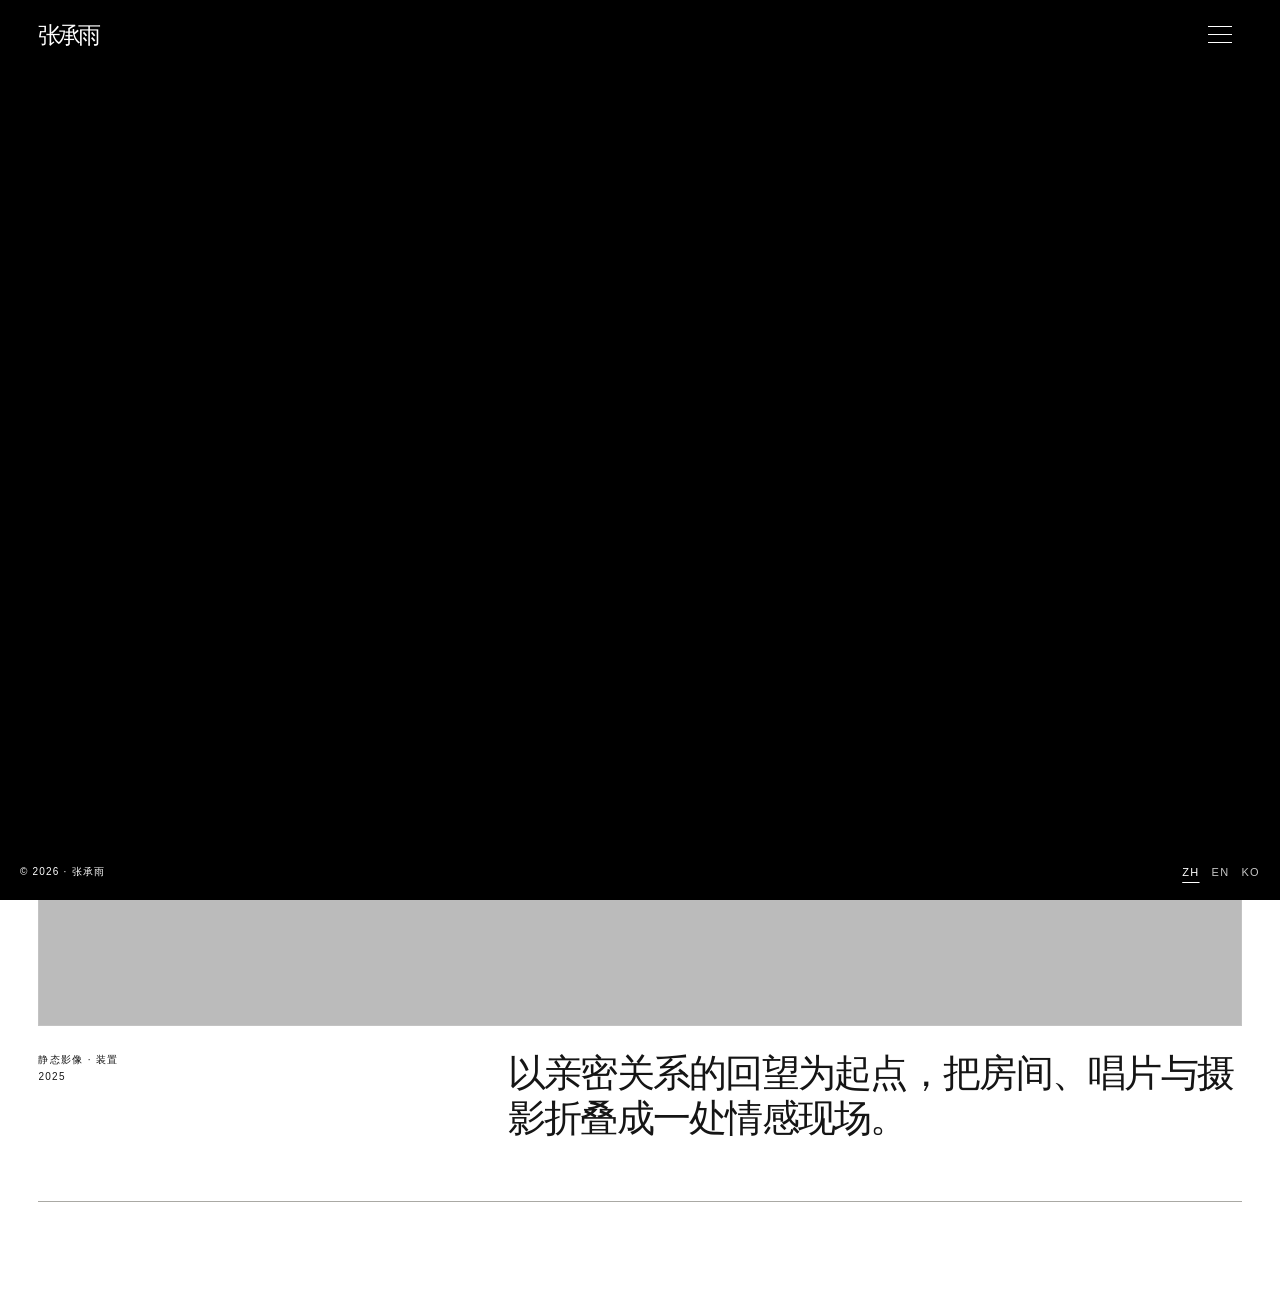
==== commit 61aa7c43: "Migrate homepage static page" ====
--- a/index.html
+++ b/index.html
@@ -1,172 +1,254 @@
-<!DOCTYPE html>
-<html lang="zh-Hans">
-<head>
-	<meta charset="UTF-8" />
-	<meta name="viewport" content="width=device-width, initial-scale=1" />
-<meta name='robots' content='max-image-preview:large' />
-<title>About &#8211; ZHANG CHENGYU</title>
-<link rel="alternate" type="application/rss+xml" title="ZHANG CHENGYU &raquo; Feed" href="https://rainzhangc.com/feed/" />
-<link rel="alternate" type="application/rss+xml" title="ZHANG CHENGYU &raquo; 评论 Feed" href="https://rainzhangc.com/comments/feed/" />
-<link rel="alternate" title="oEmbed (JSON)" type="application/json+oembed" href="https://rainzhangc.com/wp-json/oembed/1.0/embed?url=https%3A%2F%2Frainzhangc.com%2Fabout%2F" />
-<link rel="alternate" title="oEmbed (XML)" type="text/xml+oembed" href="https://rainzhangc.com/wp-json/oembed/1.0/embed?url=https%3A%2F%2Frainzhangc.com%2Fabout%2F&#038;format=xml" />
-<style id="wp-img-auto-sizes-contain-inline-css">
-img:is([sizes=auto i],[sizes^="auto," i]){contain-intrinsic-size:3000px 1500px}
-/*# sourceURL=wp-img-auto-sizes-contain-inline-css */
-</style>
-<style id="wp-block-post-content-inline-css">
-.wp-block-post-content{display:flow-root}
-/*# sourceURL=https://rainzhangc.com/wp-includes/blocks/post-content/style.min.css */
-</style>
-<style id="wp-emoji-styles-inline-css">
-
-	img.wp-smiley, img.emoji {
-		display: inline !important;
-		border: none !important;
-		box-shadow: none !important;
-		height: 1em !important;
-		width: 1em !important;
-		margin: 0 0.07em !important;
-		vertical-align: -0.1em !important;
-		background: none !important;
-		padding: 0 !important;
-	}
-/*# sourceURL=wp-emoji-styles-inline-css */
-</style>
-<style id="wp-block-library-inline-css">
-:root{--wp-block-synced-color:#7a00df;--wp-block-synced-color--rgb:122,0,223;--wp-bound-block-color:var(--wp-block-synced-color);--wp-editor-canvas-background:#ddd;--wp-admin-theme-color:#007cba;--wp-admin-theme-color--rgb:0,124,186;--wp-admin-theme-color-darker-10:#006ba1;--wp-admin-theme-color-darker-10--rgb:0,107,160.5;--wp-admin-theme-color-darker-20:#005a87;--wp-admin-theme-color-darker-20--rgb:0,90,135;--wp-admin-border-width-focus:2px}@media (min-resolution:192dpi){:root{--wp-admin-border-width-focus:1.5px}}.wp-element-button{cursor:pointer}:root .has-very-light-gray-background-color{background-color:#eee}:root .has-very-dark-gray-background-color{background-color:#313131}:root .has-very-light-gray-color{color:#eee}:root .has-very-dark-gray-color{color:#313131}:root .has-vivid-green-cyan-to-vivid-cyan-blue-gradient-background{background:linear-gradient(135deg,#00d084,#0693e3)}:root .has-purple-crush-gradient-background{background:linear-gradient(135deg,#34e2e4,#4721fb 50%,#ab1dfe)}:root .has-hazy-dawn-gradient-background{background:linear-gradient(135deg,#faaca8,#dad0ec)}:root .has-subdued-olive-gradient-background{background:linear-gradient(135deg,#fafae1,#67a671)}:root .has-atomic-cream-gradient-background{background:linear-gradient(135deg,#fdd79a,#004a59)}:root .has-nightshade-gradient-background{background:linear-gradient(135deg,#330968,#31cdcf)}:root .has-midnight-gradient-background{background:linear-gradient(135deg,#020381,#2874fc)}:root{--wp--preset--font-size--normal:16px;--wp--preset--font-size--huge:42px}.has-regular-font-size{font-size:1em}.has-larger-font-size{font-size:2.625em}.has-normal-font-size{font-size:var(--wp--preset--font-size--normal)}.has-huge-font-size{font-size:var(--wp--preset--font-size--huge)}:root .has-text-align-center{text-align:center}:root .has-text-align-left{text-align:left}:root .has-text-align-right{text-align:right}.has-fit-text{white-space:nowrap!important}#end-resizable-editor-section{display:none}.aligncenter{clear:both}.items-justified-left{justify-content:flex-start}.items-justified-center{justify-content:center}.items-justified-right{justify-content:flex-end}.items-justified-space-between{justify-content:space-between}.screen-reader-text{word-wrap:normal!important;border:0;clip-path:inset(50%);height:1px;margin:-1px;overflow:hidden;padding:0;position:absolute;width:1px}.screen-reader-text:focus{background-color:#ddd;clip-path:none;color:#444;display:block;font-size:1em;height:auto;left:5px;line-height:normal;padding:15px 23px 14px;text-decoration:none;top:5px;width:auto;z-index:100000}html :where(.has-border-color){border-style:solid}html :where([style*=border-color]){border-style:solid}html :where([style*=border-top-color]){border-top-style:solid}html :where([style*=border-right-color]){border-right-style:solid}html :where([style*=border-bottom-color]){border-bottom-style:solid}html :where([style*=border-left-color]){border-left-style:solid}html :where([style*=border-width]){border-style:solid}html :where([style*=border-top-width]){border-top-style:solid}html :where([style*=border-right-width]){border-right-style:solid}html :where([style*=border-bottom-width]){border-bottom-style:solid}html :where([style*=border-left-width]){border-left-style:solid}html :where(img[class*=wp-image-]){height:auto;max-width:100%}:where(figure){margin:0 0 1em}html :where(.is-position-sticky){--wp-admin--admin-bar--position-offset:var(--wp-admin--admin-bar--height,0px)}@media screen and (max-width:600px){html :where(.is-position-sticky){--wp-admin--admin-bar--position-offset:0px}}
-/*# sourceURL=/wp-includes/css/dist/block-library/common.min.css */
-</style>
-<style id="global-styles-inline-css">
-:root{--wp--preset--aspect-ratio--square: 1;--wp--preset--aspect-ratio--4-3: 4/3;--wp--preset--aspect-ratio--3-4: 3/4;--wp--preset--aspect-ratio--3-2: 3/2;--wp--preset--aspect-ratio--2-3: 2/3;--wp--preset--aspect-ratio--16-9: 16/9;--wp--preset--aspect-ratio--9-16: 9/16;--wp--preset--color--black: #000000;--wp--preset--color--cyan-bluish-gray: #abb8c3;--wp--preset--color--white: #ffffff;--wp--preset--color--pale-pink: #f78da7;--wp--preset--color--vivid-red: #cf2e2e;--wp--preset--color--luminous-vivid-orange: #ff6900;--wp--preset--color--luminous-vivid-amber: #fcb900;--wp--preset--color--light-green-cyan: #7bdcb5;--wp--preset--color--vivid-green-cyan: #00d084;--wp--preset--color--pale-cyan-blue: #8ed1fc;--wp--preset--color--vivid-cyan-blue: #0693e3;--wp--preset--color--vivid-purple: #9b51e0;--wp--preset--color--base: #FFFFFF;--wp--preset--color--contrast: #111111;--wp--preset--color--accent-1: #FFEE58;--wp--preset--color--accent-2: #F6CFF4;--wp--preset--color--accent-3: #503AA8;--wp--preset--color--accent-4: #686868;--wp--preset--color--accent-5: #FBFAF3;--wp--preset--color--accent-6: color-mix(in srgb, currentColor 20%, transparent);--wp--preset--gradient--vivid-cyan-blue-to-vivid-purple: linear-gradient(135deg,rgb(6,147,227) 0%,rgb(155,81,224) 100%);--wp--preset--gradient--light-green-cyan-to-vivid-green-cyan: linear-gradient(135deg,rgb(122,220,180) 0%,rgb(0,208,130) 100%);--wp--preset--gradient--luminous-vivid-amber-to-luminous-vivid-orange: linear-gradient(135deg,rgb(252,185,0) 0%,rgb(255,105,0) 100%);--wp--preset--gradient--luminous-vivid-orange-to-vivid-red: linear-gradient(135deg,rgb(255,105,0) 0%,rgb(207,46,46) 100%);--wp--preset--gradient--very-light-gray-to-cyan-bluish-gray: linear-gradient(135deg,rgb(238,238,238) 0%,rgb(169,184,195) 100%);--wp--preset--gradient--cool-to-warm-spectrum: linear-gradient(135deg,rgb(74,234,220) 0%,rgb(151,120,209) 20%,rgb(207,42,186) 40%,rgb(238,44,130) 60%,rgb(251,105,98) 80%,rgb(254,248,76) 100%);--wp--preset--gradient--blush-light-purple: linear-gradient(135deg,rgb(255,206,236) 0%,rgb(152,150,240) 100%);--wp--preset--gradient--blush-bordeaux: linear-gradient(135deg,rgb(254,205,165) 0%,rgb(254,45,45) 50%,rgb(107,0,62) 100%);--wp--preset--gradient--luminous-dusk: linear-gradient(135deg,rgb(255,203,112) 0%,rgb(199,81,192) 50%,rgb(65,88,208) 100%);--wp--preset--gradient--pale-ocean: linear-gradient(135deg,rgb(255,245,203) 0%,rgb(182,227,212) 50%,rgb(51,167,181) 100%);--wp--preset--gradient--electric-grass: linear-gradient(135deg,rgb(202,248,128) 0%,rgb(113,206,126) 100%);--wp--preset--gradient--midnight: linear-gradient(135deg,rgb(2,3,129) 0%,rgb(40,116,252) 100%);--wp--preset--font-size--small: 0.875rem;--wp--preset--font-size--medium: clamp(1rem, 1rem + ((1vw - 0.2rem) * 0.196), 1.125rem);--wp--preset--font-size--large: clamp(1.125rem, 1.125rem + ((1vw - 0.2rem) * 0.392), 1.375rem);--wp--preset--font-size--x-large: clamp(1.75rem, 1.75rem + ((1vw - 0.2rem) * 0.392), 2rem);--wp--preset--font-size--xx-large: clamp(2.15rem, 2.15rem + ((1vw - 0.2rem) * 1.333), 3rem);--wp--preset--font-family--manrope: Manrope, sans-serif;--wp--preset--font-family--fira-code: "Fira Code", monospace;--wp--preset--spacing--20: 10px;--wp--preset--spacing--30: 20px;--wp--preset--spacing--40: 30px;--wp--preset--spacing--50: clamp(30px, 5vw, 50px);--wp--preset--spacing--60: clamp(30px, 7vw, 70px);--wp--preset--spacing--70: clamp(50px, 7vw, 90px);--wp--preset--spacing--80: clamp(70px, 10vw, 140px);--wp--preset--shadow--natural: 6px 6px 9px rgba(0, 0, 0, 0.2);--wp--preset--shadow--deep: 12px 12px 50px rgba(0, 0, 0, 0.4);--wp--preset--shadow--sharp: 6px 6px 0px rgba(0, 0, 0, 0.2);--wp--preset--shadow--outlined: 6px 6px 0px -3px rgb(255, 255, 255), 6px 6px rgb(0, 0, 0);--wp--preset--shadow--crisp: 6px 6px 0px rgb(0, 0, 0);}:root { --wp--style--global--content-size: 645px;--wp--style--global--wide-size: 1340px; }:where(body) { margin: 0; }.wp-site-blocks { padding-top: var(--wp--style--root--padding-top); padding-bottom: var(--wp--style--root--padding-bottom); }.has-global-padding { padding-right: var(--wp--style--root--padding-right); padding-left: var(--wp--style--root--padding-left); }.has-global-padding > .alignfull { margin-right: calc(var(--wp--style--root--padding-right) * -1); margin-left: calc(var(--wp--style--root--padding-left) * -1); }.has-global-padding :where(:not(.alignfull.is-layout-flow) > .has-global-padding:not(.wp-block-block, .alignfull)) { padding-right: 0; padding-left: 0; }.has-global-padding :where(:not(.alignfull.is-layout-flow) > .has-global-padding:not(.wp-block-block, .alignfull)) > .alignfull { margin-left: 0; margin-right: 0; }.wp-site-blocks > .alignleft { float: left; margin-right: 2em; }.wp-site-blocks > .alignright { float: right; margin-left: 2em; }.wp-site-blocks > .aligncenter { justify-content: center; margin-left: auto; margin-right: auto; }:where(.wp-site-blocks) > * { margin-block-start: 1.2rem; margin-block-end: 0; }:where(.wp-site-blocks) > :first-child { margin-block-start: 0; }:where(.wp-site-blocks) > :last-child { margin-block-end: 0; }:root { --wp--style--block-gap: 1.2rem; }:root :where(.is-layout-flow) > :first-child{margin-block-start: 0;}:root :where(.is-layout-flow) > :last-child{margin-block-end: 0;}:root :where(.is-layout-flow) > *{margin-block-start: 1.2rem;margin-block-end: 0;}:root :where(.is-layout-constrained) > :first-child{margin-block-start: 0;}:root :where(.is-layout-constrained) > :last-child{margin-block-end: 0;}:root :where(.is-layout-constrained) > *{margin-block-start: 1.2rem;margin-block-end: 0;}:root :where(.is-layout-flex){gap: 1.2rem;}:root :where(.is-layout-grid){gap: 1.2rem;}.is-layout-flow > .alignleft{float: left;margin-inline-start: 0;margin-inline-end: 2em;}.is-layout-flow > .alignright{float: right;margin-inline-start: 2em;margin-inline-end: 0;}.is-layout-flow > .aligncenter{margin-left: auto !important;margin-right: auto !important;}.is-layout-constrained > .alignleft{float: left;margin-inline-start: 0;margin-inline-end: 2em;}.is-layout-constrained > .alignright{float: right;margin-inline-start: 2em;margin-inline-end: 0;}.is-layout-constrained > .aligncenter{margin-left: auto !important;margin-right: auto !important;}.is-layout-constrained > :where(:not(.alignleft):not(.alignright):not(.alignfull)){max-width: var(--wp--style--global--content-size);margin-left: auto !important;margin-right: auto !important;}.is-layout-constrained > .alignwide{max-width: var(--wp--style--global--wide-size);}body .is-layout-flex{display: flex;}.is-layout-flex{flex-wrap: wrap;align-items: center;}.is-layout-flex > :is(*, div){margin: 0;}body .is-layout-grid{display: grid;}.is-layout-grid > :is(*, div){margin: 0;}body{background-color: var(--wp--preset--color--base);color: var(--wp--preset--color--contrast);font-family: var(--wp--preset--font-family--manrope);font-size: var(--wp--preset--font-size--large);font-weight: 300;letter-spacing: -0.1px;line-height: 1.4;--wp--style--root--padding-top: 0px;--wp--style--root--padding-right: var(--wp--preset--spacing--50);--wp--style--root--padding-bottom: 0px;--wp--style--root--padding-left: var(--wp--preset--spacing--50);}a:where(:not(.wp-element-button)){color: currentColor;}:root :where(a:where(:not(.wp-element-button)):hover){text-decoration: none;}h1, h2, h3, h4, h5, h6{font-weight: 400;letter-spacing: -0.1px;line-height: 1.125;}h1{font-size: var(--wp--preset--font-size--xx-large);}h2{font-size: var(--wp--preset--font-size--x-large);}h3{font-size: var(--wp--preset--font-size--large);}h4{font-size: var(--wp--preset--font-size--medium);}h5{font-size: var(--wp--preset--font-size--small);letter-spacing: 0.5px;}h6{font-size: var(--wp--preset--font-size--small);font-weight: 700;letter-spacing: 1.4px;text-transform: uppercase;}:root :where(.wp-element-button, .wp-block-button__link){background-color: var(--wp--preset--color--contrast);border-width: 0;color: var(--wp--preset--color--base);font-family: inherit;font-size: var(--wp--preset--font-size--medium);font-style: inherit;font-weight: inherit;letter-spacing: inherit;line-height: inherit;padding-top: 1rem;padding-right: 2.25rem;padding-bottom: 1rem;padding-left: 2.25rem;text-decoration: none;text-transform: inherit;}:root :where(.wp-element-button:hover, .wp-block-button__link:hover){background-color: color-mix(in srgb, var(--wp--preset--color--contrast) 85%, transparent);border-color: transparent;color: var(--wp--preset--color--base);}:root :where(.wp-element-button:focus, .wp-block-button__link:focus){outline-color: var(--wp--preset--color--accent-4);outline-offset: 2px;}:root :where(.wp-element-caption, .wp-block-audio figcaption, .wp-block-embed figcaption, .wp-block-gallery figcaption, .wp-block-image figcaption, .wp-block-table figcaption, .wp-block-video figcaption){font-size: var(--wp--preset--font-size--small);line-height: 1.4;}.has-black-color{color: var(--wp--preset--color--black) !important;}.has-cyan-bluish-gray-color{color: var(--wp--preset--color--cyan-bluish-gray) !important;}.has-white-color{color: var(--wp--preset--color--white) !important;}.has-pale-pink-color{color: var(--wp--preset--color--pale-pink) !important;}.has-vivid-red-color{color: var(--wp--preset--color--vivid-red) !important;}.has-luminous-vivid-orange-color{color: var(--wp--preset--color--luminous-vivid-orange) !important;}.has-luminous-vivid-amber-color{color: var(--wp--preset--color--luminous-vivid-amber) !important;}.has-light-green-cyan-color{color: var(--wp--preset--color--light-green-cyan) !important;}.has-vivid-green-cyan-color{color: var(--wp--preset--color--vivid-green-cyan) !important;}.has-pale-cyan-blue-color{color: var(--wp--preset--color--pale-cyan-blue) !important;}.has-vivid-cyan-blue-color{color: var(--wp--preset--color--vivid-cyan-blue) !important;}.has-vivid-purple-color{color: var(--wp--preset--color--vivid-purple) !important;}.has-base-color{color: var(--wp--preset--color--base) !important;}.has-contrast-color{color: var(--wp--preset--color--contrast) !important;}.has-accent-1-color{color: var(--wp--preset--color--accent-1) !important;}.has-accent-2-color{color: var(--wp--preset--color--accent-2) !important;}.has-accent-3-color{color: var(--wp--preset--color--accent-3) !important;}.has-accent-4-color{color: var(--wp--preset--color--accent-4) !important;}.has-accent-5-color{color: var(--wp--preset--color--accent-5) !important;}.has-accent-6-color{color: var(--wp--preset--color--accent-6) !important;}.has-black-background-color{background-color: var(--wp--preset--color--black) !important;}.has-cyan-bluish-gray-background-color{background-color: var(--wp--preset--color--cyan-bluish-gray) !important;}.has-white-background-color{background-color: var(--wp--preset--color--white) !important;}.has-pale-pink-background-color{background-color: var(--wp--preset--color--pale-pink) !important;}.has-vivid-red-background-color{background-color: var(--wp--preset--color--vivid-red) !important;}.has-luminous-vivid-orange-background-color{background-color: var(--wp--preset--color--luminous-vivid-orange) !important;}.has-luminous-vivid-amber-background-color{background-color: var(--wp--preset--color--luminous-vivid-amber) !important;}.has-light-green-cyan-background-color{background-color: var(--wp--preset--color--light-green-cyan) !important;}.has-vivid-green-cyan-background-color{background-color: var(--wp--preset--color--vivid-green-cyan) !important;}.has-pale-cyan-blue-background-color{background-color: var(--wp--preset--color--pale-cyan-blue) !important;}.has-vivid-cyan-blue-background-color{background-color: var(--wp--preset--color--vivid-cyan-blue) !important;}.has-vivid-purple-background-color{background-color: var(--wp--preset--color--vivid-purple) !important;}.has-base-background-color{background-color: var(--wp--preset--color--base) !important;}.has-contrast-background-color{background-color: var(--wp--preset--color--contrast) !important;}.has-accent-1-background-color{background-color: var(--wp--preset--color--accent-1) !important;}.has-accent-2-background-color{background-color: var(--wp--preset--color--accent-2) !important;}.has-accent-3-background-color{background-color: var(--wp--preset--color--accent-3) !important;}.has-accent-4-background-color{background-color: var(--wp--preset--color--accent-4) !important;}.has-accent-5-background-color{background-color: var(--wp--preset--color--accent-5) !important;}.has-accent-6-background-color{background-color: var(--wp--preset--color--accent-6) !important;}.has-black-border-color{border-color: var(--wp--preset--color--black) !important;}.has-cyan-bluish-gray-border-color{border-color: var(--wp--preset--color--cyan-bluish-gray) !important;}.has-white-border-color{border-color: var(--wp--preset--color--white) !important;}.has-pale-pink-border-color{border-color: var(--wp--preset--color--pale-pink) !important;}.has-vivid-red-border-color{border-color: var(--wp--preset--color--vivid-red) !important;}.has-luminous-vivid-orange-border-color{border-color: var(--wp--preset--color--luminous-vivid-orange) !important;}.has-luminous-vivid-amber-border-color{border-color: var(--wp--preset--color--luminous-vivid-amber) !important;}.has-light-green-cyan-border-color{border-color: var(--wp--preset--color--light-green-cyan) !important;}.has-vivid-green-cyan-border-color{border-color: var(--wp--preset--color--vivid-green-cyan) !important;}.has-pale-cyan-blue-border-color{border-color: var(--wp--preset--color--pale-cyan-blue) !important;}.has-vivid-cyan-blue-border-color{border-color: var(--wp--preset--color--vivid-cyan-blue) !important;}.has-vivid-purple-border-color{border-color: var(--wp--preset--color--vivid-purple) !important;}.has-base-border-color{border-color: var(--wp--preset--color--base) !important;}.has-contrast-border-color{border-color: var(--wp--preset--color--contrast) !important;}.has-accent-1-border-color{border-color: var(--wp--preset--color--accent-1) !important;}.has-accent-2-border-color{border-color: var(--wp--preset--color--accent-2) !important;}.has-accent-3-border-color{border-color: var(--wp--preset--color--accent-3) !important;}.has-accent-4-border-color{border-color: var(--wp--preset--color--accent-4) !important;}.has-accent-5-border-color{border-color: var(--wp--preset--color--accent-5) !important;}.has-accent-6-border-color{border-color: var(--wp--preset--color--accent-6) !important;}.has-vivid-cyan-blue-to-vivid-purple-gradient-background{background: var(--wp--preset--gradient--vivid-cyan-blue-to-vivid-purple) !important;}.has-light-green-cyan-to-vivid-green-cyan-gradient-background{background: var(--wp--preset--gradient--light-green-cyan-to-vivid-green-cyan) !important;}.has-luminous-vivid-amber-to-luminous-vivid-orange-gradient-background{background: var(--wp--preset--gradient--luminous-vivid-amber-to-luminous-vivid-orange) !important;}.has-luminous-vivid-orange-to-vivid-red-gradient-background{background: var(--wp--preset--gradient--luminous-vivid-orange-to-vivid-red) !important;}.has-very-light-gray-to-cyan-bluish-gray-gradient-background{background: var(--wp--preset--gradient--very-light-gray-to-cyan-bluish-gray) !important;}.has-cool-to-warm-spectrum-gradient-background{background: var(--wp--preset--gradient--cool-to-warm-spectrum) !important;}.has-blush-light-purple-gradient-background{background: var(--wp--preset--gradient--blush-light-purple) !important;}.has-blush-bordeaux-gradient-background{background: var(--wp--preset--gradient--blush-bordeaux) !important;}.has-luminous-dusk-gradient-background{background: var(--wp--preset--gradient--luminous-dusk) !important;}.has-pale-ocean-gradient-background{background: var(--wp--preset--gradient--pale-ocean) !important;}.has-electric-grass-gradient-background{background: var(--wp--preset--gradient--electric-grass) !important;}.has-midnight-gradient-background{background: var(--wp--preset--gradient--midnight) !important;}.has-small-font-size{font-size: var(--wp--preset--font-size--small) !important;}.has-medium-font-size{font-size: var(--wp--preset--font-size--medium) !important;}.has-large-font-size{font-size: var(--wp--preset--font-size--large) !important;}.has-x-large-font-size{font-size: var(--wp--preset--font-size--x-large) !important;}.has-xx-large-font-size{font-size: var(--wp--preset--font-size--xx-large) !important;}.has-manrope-font-family{font-family: var(--wp--preset--font-family--manrope) !important;}.has-fira-code-font-family{font-family: var(--wp--preset--font-family--fira-code) !important;}/* Portfolio navigation */
-#zcpage .bar{grid-template-columns:1fr auto auto!important}
-#zcpage nav,.zcp nav,.zca nav,.zcc nav{display:block!important;position:relative;width:26px;height:18px;margin-right:55px;cursor:pointer;font-size:0!important;background:linear-gradient(currentColor,currentColor) center 1px/26px 1px no-repeat,linear-gradient(currentColor,currentColor) center 9px/26px 1px no-repeat,linear-gradient(currentColor,currentColor) center 17px/26px 1px no-repeat}
-#zcpage nav{margin-right:16px}
-/* Language control and edition footer */
-#zcpage .switch,.zcp .langs,.zca .langs,.zcc .langs{position:fixed!important;right:22px!important;bottom:22px!important;top:auto!important;z-index:50!important;background:rgba(241,241,237,.94);padding:10px 12px;border:1px solid #aaa9a4;box-shadow:0 2px 12px rgba(0,0,0,.06)}
-.zcc .langs{background:rgba(32,33,31,.94);border-color:#777}
-#zcpage:after,.zcp:after,.zca:after,.zcc:after{content:"ZHANG CHENGYU · 2026 · VERSION 1.0";display:block;border-top:1px solid currentColor;padding:15px 0 20px;font:10px/1.4 Arial,"PingFang SC","Noto Sans KR",sans-serif;letter-spacing:.12em;margin:0 3vw;color:inherit}
-.zcp:after,.zca:after{margin:0}.zcc:after{color:#f1f1ed;border-color:#777}
-@media(max-width:700px){#zcpage .switch,.zcp .langs,.zca .langs,.zcc .langs{right:14px!important;bottom:14px!important}#zcpage:after,.zcp:after,.zca:after,.zcc:after{font-size:9px;margin-left:20px;margin-right:20px}}
-
-#zcpage nav>a,.zcp nav>a,.zca nav>a,.zcc nav>a{display:none!important}
-#zcpage nav:hover,.zcp nav:hover,.zca nav:hover,.zcc nav:hover{width:150px;height:auto;min-height:150px;padding:15px;background:#f1f1ed;border:1px solid #aaa9a4;z-index:20}
-#zcpage nav:hover>a,.zcp nav:hover>a,.zca nav:hover>a,.zcc nav:hover>a{display:block!important;color:#151515!important;font:10px/1 Arial,"PingFang SC","Noto Sans KR",sans-serif!important;letter-spacing:.12em!important;text-decoration:none!important;padding:10px 0}
-#zcpage .zh h1,#zcpage .ko h1{font-size:0!important}
-#zcpage .zh h1:after,#zcpage .ko h1:after{content:"ZHANG\A CHENGYU";white-space:pre;font:400 clamp(72px,15vw,210px)/.78 Georgia,"Songti SC","Noto Serif KR",serif;letter-spacing:-.08em}
-@media(max-width:700px){#zcpage nav,.zcp nav,.zca nav,.zcc nav{margin-right:45px}#zcpage nav{margin-right:14px}#zcpage .zh h1:after,#zcpage .ko h1:after{font-size:19vw}}
-
-.zcp,.zca,.zcc{position:relative!important}
-
-/*# sourceURL=global-styles-inline-css */
-</style>
-<style id="wp-block-template-skip-link-inline-css">
-/*! This file is auto-generated */
-.skip-link.screen-reader-text{border:0;clip-path:inset(50%);height:1px;margin:-1px;overflow:hidden;padding:0;position:absolute!important;width:1px;word-wrap:normal!important;word-break:normal!important}.skip-link.screen-reader-text:focus{background-color:#eee;clip-path:none;color:#444;display:block;font-size:1em;height:auto;left:5px;line-height:normal;padding:15px 23px 14px;text-decoration:none;top:5px;width:auto;z-index:100000}
-/*# sourceURL=/wp-includes/css/wp-block-template-skip-link.min.css */
-</style>
-<style id="twentytwentyfive-style-inline-css">
-a{text-decoration-thickness:1px!important;text-underline-offset:.1em}:where(.wp-site-blocks :focus){outline-width:2px;outline-style:solid}.wp-block-navigation .wp-block-navigation-submenu .wp-block-navigation-item:not(:last-child){margin-bottom:3px}.wp-block-navigation .wp-block-navigation-item .wp-block-navigation-item__content{outline-offset:4px}.wp-block-navigation .wp-block-navigation-item ul.wp-block-navigation__submenu-container .wp-block-navigation-item__content{outline-offset:0}blockquote,caption,figcaption,h1,h2,h3,h4,h5,h6,p{text-wrap:pretty}.more-link{display:block}:where(pre){overflow-x:auto}
-/*# sourceURL=https://rainzhangc.com/wp-content/themes/twentytwentyfive/style.min.css */
-</style>
-<link rel="https://api.w.org/" href="https://rainzhangc.com/wp-json/" /><link rel="alternate" title="JSON" type="application/json" href="https://rainzhangc.com/wp-json/wp/v2/pages/17" /><link rel="EditURI" type="application/rsd+xml" title="RSD" href="https://rainzhangc.com/xmlrpc.php?rsd" />
-<meta name="generator" content="WordPress 7.0.2" />
-<link rel="canonical" href="https://rainzhangc.com/about/" />
-<link rel='shortlink' href='https://rainzhangc.com/?p=17' />
-<style class="wp-fonts-local">
-@font-face{font-family:Manrope;font-style:normal;font-weight:200 800;font-display:fallback;src:url('https://rainzhangc.com/wp-content/themes/twentytwentyfive/assets/fonts/manrope/Manrope-VariableFont_wght.woff2') format('woff2');}
-@font-face{font-family:"Fira Code";font-style:normal;font-weight:300 700;font-display:fallback;src:url('https://rainzhangc.com/wp-content/themes/twentytwentyfive/assets/fonts/fira-code/FiraCode-VariableFont_wght.woff2') format('woff2');}
-</style>
-<link rel="icon" href="https://rainzhangc.com/wp-content/uploads/2026/09/site-icon-z-150x150.png" sizes="32x32" />
-<link rel="icon" href="https://rainzhangc.com/wp-content/uploads/2026/09/site-icon-z-300x300.png" sizes="192x192" />
-<link rel="apple-touch-icon" href="https://rainzhangc.com/wp-content/uploads/2026/09/site-icon-z-300x300.png" />
-<meta name="msapplication-TileImage" content="https://rainzhangc.com/wp-content/uploads/2026/09/site-icon-z-300x300.png" />
-</head>
-
-<body class="wp-singular page-template-default page page-id-17 wp-embed-responsive wp-theme-twentytwentyfive">
-
-<a class="skip-link screen-reader-text" id="wp-skip-link" href="#wp--skip-link--target">跳至内容</a><div class="wp-site-blocks"><div class="entry-content alignfull wp-block-post-content is-layout-flow wp-block-post-content-is-layout-flow">
-<style>.zca{background:#f1f1ed;color:#151515;min-height:100vh;padding:0 5vw 110px;font-family:Arial,"PingFang SC","Noto Sans KR",sans-serif}.zca .bar{height:70px;border-bottom:1px solid #aaa9a4;display:grid;grid-template-columns:1fr auto;align-items:center}.zca .mark{font:23px Georgia,serif;letter-spacing:-.14em}.zca nav{display:flex;gap:22px;font-size:10px;letter-spacing:.12em}.zca a{color:inherit;text-decoration:none}.zca h1{font:400 clamp(65px,13vw,180px)/.8 Georgia,"Songti SC","Noto Serif KR",serif;letter-spacing:-.075em;margin:14vh 0 9vh}.zca .profile{display:grid;grid-template-columns:.78fr 1.22fr;gap:7vw;border-top:1px solid #aaa9a4;padding-top:25px}.zca .portrait{height:min(50vw,630px);overflow:hidden;background:#c4c6c0}.zca .portrait img{display:block;width:100%;height:100%;object-fit:cover;filter:saturate(.68)}.zca .ey{font-size:10px;letter-spacing:.13em;line-height:1.7}.zca .bio{font:clamp(23px,3vw,43px)/1.17 Georgia,"Songti SC","Noto Serif KR",serif;letter-spacing:-.045em;margin:35px 0 0}.zca .cv{margin:14vh 0 0;display:grid;grid-template-columns:1fr 2fr;gap:8vw}.zca ul{list-style:none;padding:0;margin:0}.zca li{border-top:1px solid #aaa9a4;padding:15px 0;font:clamp(18px,2vw,28px)/1.25 Georgia,"Songti SC","Noto Serif KR",serif}.zca input{position:absolute;opacity:0}.zca label{cursor:pointer;color:#777}.zca .langs{position:absolute;right:5vw;top:26px;font-size:10px;letter-spacing:.12em;display:flex;gap:10px}.zca .lang{display:none}#bpzh:checked~.zh,#bpen:checked~.en,#bpko:checked~.ko{display:block}#bpzh:checked~.bar label[for=bpzh],#bpen:checked~.bar label[for=bpen],#bpko:checked~.bar label[for=bpko]{color:#111;text-decoration:underline}@media(max-width:700px){.zca{padding:0 20px 70px}.zca .bar{height:62px}.zca h1{margin:11vh 0 8vh}.zca .profile,.zca .cv{display:block}.zca .portrait{height:110vw}.zca .bio{margin-top:32px}.zca .ey{margin-top:24px}.zca .cv{margin-top:80px}.zca .langs{right:20px;top:23px}}
-/* Unified viewport language switch */
-body #zcpage .switch,body .zcp .langs,body .zca .langs,body .zcc .zc-langs{position:fixed!important;inset:auto max(22px,env(safe-area-inset-right)) max(22px,env(safe-area-inset-bottom)) auto!important;display:flex!important;align-items:center!important;gap:4px!important;z-index:1000!important;margin:0!important;padding:5px 8px!important;width:auto!important;height:auto!important;background:#f1f1ed!important;border:1px solid #aaa9a4!important;border-radius:0!important;box-shadow:none!important;transform:none!important;color:#151515!important;box-sizing:border-box!important;font:10px/1.4 Arial,"PingFang SC","Noto Sans KR",sans-serif!important;letter-spacing:.08em!important}
-body #zcpage .switch label,body .zcp .langs label,body .zca .langs label,body .zcc .zc-langs label{display:flex!important;justify-content:center!important;align-items:center!important;min-width:32px!important;min-height:32px!important;margin:0!important;padding:4px 2px!important;box-sizing:border-box!important;border:0!important;color:#686862!important;font:inherit!important;letter-spacing:inherit!important;cursor:pointer;text-decoration:none!important}
-body #zcpage:has(#lvzh:checked) .switch label[for="lvzh"]{color:#151515!important;text-decoration:underline!important;text-underline-offset:6px!important}body #zcpage:has(#lvzh:focus-visible) .switch label[for="lvzh"]{outline:2px solid #555!important;outline-offset:2px!important}
-body #zcpage:has(#lven:checked) .switch label[for="lven"]{color:#151515!important;text-decoration:underline!important;text-underline-offset:6px!important}body #zcpage:has(#lven:focus-visible) .switch label[for="lven"]{outline:2px solid #555!important;outline-offset:2px!important}
-body #zcpage:has(#lvko:checked) .switch label[for="lvko"]{color:#151515!important;text-decoration:underline!important;text-underline-offset:6px!important}body #zcpage:has(#lvko:focus-visible) .switch label[for="lvko"]{outline:2px solid #555!important;outline-offset:2px!important}
-body .zcp:has(#wzh:checked) .langs label[for="wzh"]{color:#151515!important;text-decoration:underline!important;text-underline-offset:6px!important}body .zcp:has(#wzh:focus-visible) .langs label[for="wzh"]{outline:2px solid #555!important;outline-offset:2px!important}
-body .zcp:has(#wen:checked) .langs label[for="wen"]{color:#151515!important;text-decoration:underline!important;text-underline-offset:6px!important}body .zcp:has(#wen:focus-visible) .langs label[for="wen"]{outline:2px solid #555!important;outline-offset:2px!important}
-body .zcp:has(#wko:checked) .langs label[for="wko"]{color:#151515!important;text-decoration:underline!important;text-underline-offset:6px!important}body .zcp:has(#wko:focus-visible) .langs label[for="wko"]{outline:2px solid #555!important;outline-offset:2px!important}
-body .zca:has(#bpzh:checked) .langs label[for="bpzh"]{color:#151515!important;text-decoration:underline!important;text-underline-offset:6px!important}body .zca:has(#bpzh:focus-visible) .langs label[for="bpzh"]{outline:2px solid #555!important;outline-offset:2px!important}
-body .zca:has(#bpen:checked) .langs label[for="bpen"]{color:#151515!important;text-decoration:underline!important;text-underline-offset:6px!important}body .zca:has(#bpen:focus-visible) .langs label[for="bpen"]{outline:2px solid #555!important;outline-offset:2px!important}
-body .zca:has(#bpko:checked) .langs label[for="bpko"]{color:#151515!important;text-decoration:underline!important;text-underline-offset:6px!important}body .zca:has(#bpko:focus-visible) .langs label[for="bpko"]{outline:2px solid #555!important;outline-offset:2px!important}
-body .zcc:has(#czh:checked) .zc-langs label[for="czh"]{color:#151515!important;text-decoration:underline!important;text-underline-offset:6px!important}body .zcc:has(#czh:focus-visible) .zc-langs label[for="czh"]{outline:2px solid #555!important;outline-offset:2px!important}
-body .zcc:has(#cen:checked) .zc-langs label[for="cen"]{color:#151515!important;text-decoration:underline!important;text-underline-offset:6px!important}body .zcc:has(#cen:focus-visible) .zc-langs label[for="cen"]{outline:2px solid #555!important;outline-offset:2px!important}
-body .zcc:has(#cko:checked) .zc-langs label[for="cko"]{color:#151515!important;text-decoration:underline!important;text-underline-offset:6px!important}body .zcc:has(#cko:focus-visible) .zc-langs label[for="cko"]{outline:2px solid #555!important;outline-offset:2px!important}
-@media(max-width:700px){body #zcpage .switch,body .zcp .langs,body .zca .langs,body .zcc .zc-langs{right:max(16px,env(safe-area-inset-right))!important;bottom:max(16px,env(safe-area-inset-bottom))!important}}
-
-/* Universal three-line menu and artist name */
-.zc-menu>summary{list-style:none!important;list-style-type:none!important;appearance:none!important;-webkit-appearance:none!important;width:44px!important;height:44px!important;padding:0!important;margin:0!important;display:flex!important;align-items:center!important;justify-content:center!important;cursor:pointer!important;color:currentColor!important;background:linear-gradient(currentColor,currentColor) center 13px/24px 1px no-repeat,linear-gradient(currentColor,currentColor) center 21px/24px 1px no-repeat,linear-gradient(currentColor,currentColor) center 29px/24px 1px no-repeat!important;border:0!important}.zc-menu>summary::-webkit-details-marker{display:none!important}.zc-menu>summary::marker{content:""!important;display:none!important}.zc-menu>summary:focus-visible{outline:2px solid currentColor!important;outline-offset:4px!important}
-
-/* Fixed menu button and vertical panel */
-.zc-menu{position:relative!important;display:block!important;width:44px!important;height:44px!important;min-width:44px!important;flex:0 0 44px!important;margin:0 0 0 auto!important;align-self:center!important;z-index:60!important}.zc-menu>summary{position:relative!important;z-index:2!important}.zc-menu>.zc-menu-panel,.zc-menu>.zc-nav{position:absolute!important;right:0!important;top:52px!important;left:auto!important;display:flex!important;flex-direction:column!important;align-items:stretch!important;gap:0!important;min-width:180px!important;width:180px!important;height:auto!important;margin:0!important;padding:10px!important;background:#f1f1ed!important;border:1px solid #aaa9a4!important;box-shadow:0 12px 30px rgba(0,0,0,.12)!important;white-space:normal!important}.zc-menu:not([open])>.zc-menu-panel,.zc-menu:not([open])>.zc-nav{display:none!important}.zc-menu>.zc-menu-panel a,.zc-menu>.zc-nav a{display:block!important;width:100%!important;padding:12px 14px!important;white-space:nowrap!important;text-decoration:none!important}.zc-menu>.zc-menu-panel a:hover,.zc-menu>.zc-nav a:hover,.zc-menu>.zc-menu-panel a[aria-current],.zc-menu>.zc-nav a[aria-current]{background:#e3e3dc!important}@media(max-width:700px){.zc-menu{width:44px!important;min-width:44px!important;flex-basis:44px!important}.zc-menu>.zc-menu-panel,.zc-menu>.zc-nav{right:0!important;top:52px!important;min-width:170px!important;width:170px!important}}
-
-/* Balanced page title scale */
-body .zca h1{font-size:clamp(52px,10vw,150px)!important}
-@media(max-width:700px){body .zca h1{font-size:10vw!important}}
-
-/* White site backgrounds */
-html, body, body.wp-site-blocks, #page, #content, .site, .site-content, main, section, article, #zcpage, .page, .entry-content { background-color:#fff !important; }
-
-/* Borderless language switch */
-.langs, .langs label, .langs a { background:transparent !important; border:0 !important; outline:0 !important; box-shadow:none !important; }
-/* Pure white surface */
-body .zca, body .zca .bar, body .zca .lang, body .zca .zc-menu-panel, body .zca .langs { background:#fff !important; }
-body .zca .langs, body .zca .langs label { border:0 !important; }
-</style>
-
-<style id="final-shell">
-body .zca .bar{position:relative!important;display:flex!important;align-items:center!important;justify-content:space-between!important}
-body .zca .bar .mark{display:block!important;visibility:visible!important}
-body .zca .bar .zc-menu{position:fixed!important;top:max(12px,env(safe-area-inset-top))!important;right:max(3vw,env(safe-area-inset-right))!important;z-index:2100!important;margin:0!important}
-body .zca .zc-menu>summary{position:relative!important;z-index:2102!important}
-body .zca .zc-menu[open]>summary{position:fixed!important;top:max(12px,env(safe-area-inset-top))!important;right:max(3vw,env(safe-area-inset-right))!important;z-index:2103!important}
-body .zca .zc-menu[open] .zc-menu-panel{z-index:2100!important}
-body .zca .zc-foot{display:block!important;margin-top:64px!important;padding:18px 0 28px!important;border-top:1px solid #aaa9a4!important;color:#151515!important;font:10px/1.4 Arial,"PingFang SC","Noto Sans KR",sans-serif!important;letter-spacing:.12em!important;text-transform:uppercase!important}
-@media(max-width:700px){body .zca .bar .zc-menu,body .zca .zc-menu[open]>summary{top:max(9px,env(safe-area-inset-top))!important;right:max(20px,env(safe-area-inset-right))!important}body .zca .zc-foot{margin-top:44px!important;padding-bottom:24px!important}}
-body .zca::after{content:none!important;display:none!important}body .zca .zc-menu>summary:focus,body .zca .zc-menu>summary:focus-visible{outline:0!important;box-shadow:none!important}
-body .zca::after{content:none!important;display:none!important}body .zca .zc-menu>summary,body .zca .zc-menu>summary:focus,body .zca .zc-menu>summary:focus-visible{border:0!important;outline:0!important;box-shadow:none!important}body .zca .zc-menu[open] .zc-menu-panel{position:fixed!important;inset:0!important;width:100vw!important;height:100vh!important;min-width:0!important;margin:0!important;padding:10vh 20px!important;display:flex!important;flex-direction:column!important;align-items:center!important;justify-content:center!important;gap:18px!important;background:#fff!important;border:0!important;box-shadow:none!important;z-index:2100!important}body .zca .zc-menu[open] .zc-menu-panel a{display:block!important;width:auto!important;margin:0!important;padding:0!important;border:0!important;border-bottom:0!important;box-shadow:none!important;background:transparent!important;text-align:center!important;text-decoration:none!important;font:400 clamp(22px,3.2vw,42px)/1.1 Georgia,"Songti SC","Noto Serif KR",serif!important;letter-spacing:-.03em!important;color:#151515!important}body .zca .zc-menu[open] .zc-menu-panel a::before,body .zca .zc-menu[open] .zc-menu-panel a::after{content:none!important;display:none!important}
-</style>
-<div class="zca"><input id="bpzh" type="radio" name="bp" checked><input id="bpen" type="radio" name="bp"><input id="bpko" type="radio" name="bp"><header class="bar"><span class="mark">ZHANG CHENGYU</span><details class="zc-menu"><summary aria-label="打开菜单"></summary><div class="zc-menu-panel"><a href="/">首页</a><a href="/works/">作品集</a><a href="/about/">关于</a><a href="/contact/">联系</a></div></details></header><div class="langs"><label for="bpzh">ZH</label><label for="bpen">EN</label><label for="bpko">KO</label></div><main id="wp--skip-link--target" class="lang zh"><h1>关于</h1><section class="profile"><div class="portrait"><img decoding="async" src="https://zhangchengyu.42web.io/wp-content/uploads/2026/09/zhang-chengyu-portrait.png" alt="张承雨"></div><div><p class="ey">艺术家简介</p><p class="bio">青年艺术创作者，本科毕业于韩国祥明大学造型艺术系，现于英国格拉斯哥艺术学院研读当代艺术实践。实践聚焦个人叙事与哲学议题的交汇，以装置、摄影和影像探索创伤、记忆与社会文化如何塑造个体存在。</p></div></section><section class="cv"><p class="ey">履历</p><ul><li>2026 《爱情愿景》群展，东京</li><li>2026 《爱情愿景》群展，首尔</li><li>2025 《存在的与逝去的》祥明大学美术馆，首尔</li><li>2024 《被掩饰的真相》青红白摄影馆，武汉</li></ul></section></main><main class="lang en"><h1>ABOUT</h1><section class="profile"><div class="portrait"><img decoding="async" src="https://zhangchengyu.42web.io/wp-content/uploads/2026/09/zhang-chengyu-portrait.png" alt="Zhang Chengyu"></div><div><p class="ey">BIOGRAPHY</p><p class="bio">A young artist working across installation, photography and moving image. Graduated in Fine Art from Sangmyung University, Seoul, and currently pursuing Contemporary Art Practice at The Glasgow School of Art. The practice explores how trauma, memory and social culture shape individual existence.</p></div></section><section class="cv"><p class="ey">SELECTED CV</p><ul><li>2026 Vision of Love, group exhibition, Tokyo</li><li>2026 Vision of Love, group exhibition, Seoul</li><li>2025 Being and Passing Away, Sangmyung University Art Museum, Seoul</li><li>2024 The Concealed Truth, Qinghongbai Photography Gallery, Wuhan</li></ul></section></main><main class="lang ko"><h1>소개</h1><section class="profile"><div class="portrait"><img decoding="async" src="https://zhangchengyu.42web.io/wp-content/uploads/2026/09/zhang-chengyu-portrait.png" alt="장청위"></div><div><p class="ey">작가 소개</p><p class="bio">설치, 사진, 영상 매체를 넘나드는 젊은 작가입니다. 상명대학교 조형예술학과를 졸업하고 글래스고 예술대학교에서 현대미술 실천을 공부하고 있습니다. 개인 서사와 철학적 질문의 교차점을 탐구합니다.</p></div></section><section class="cv"><p class="ey">주요 이력</p><ul><li>2026 《사랑의 비전》 그룹전, 도쿄</li><li>2026 《사랑의 비전》 그룹전, 서울</li><li>2025 《존재와 소멸》, 상명대학교 미술관, 서울</li><li>2024 《가려진 진실》, 청홍바이 사진관, 우한</li></ul></section></main><footer class="zc-foot">© 2026 · ZHANG CHENGYU</footer></div>
-
-<style id="footer-language-align">
-/* Align the about footer and language selector at the same bottom edge. */
-body .zca .zc-foot{position:fixed!important;left:5vw!important;right:5vw!important;bottom:max(16px,env(safe-area-inset-bottom))!important;z-index:1001!important;display:flex!important;align-items:center!important;min-height:30px!important;margin:0!important;padding:8px 0 0!important;background:#fff!important;border-top:1px solid #aaa9a4!important;color:#151515!important}
-body .zca>.langs{position:fixed!important;top:auto!important;right:max(22px,env(safe-area-inset-right))!important;bottom:max(16px,env(safe-area-inset-bottom))!important;left:auto!important;inset:auto max(22px,env(safe-area-inset-right)) max(16px,env(safe-area-inset-bottom)) auto!important}
-@media(max-width:700px){body .zca .zc-foot{left:20px!important;right:20px!important;bottom:max(12px,env(safe-area-inset-bottom))!important}body .zca>.langs{right:max(16px,env(safe-area-inset-right))!important;bottom:max(12px,env(safe-area-inset-bottom))!important}}
-</style>
-<style id="footer-version-cleanup">html body footer::before,html body footer::after,html body .zc-foot::before,html body .zc-foot::after,html body .home-foot::before,html body .home-foot::after{content:none!important;display:none!important;visibility:hidden!important}</style>
-
-<style id="about-language-final">body .zca>.langs{z-index:2200!important;display:flex!important;visibility:visible!important;opacity:1!important;pointer-events:auto!important}</style>
-
-<style id="about-photo-saturation">body .zca .portrait img{filter:saturate(1.15)!important}</style>
-</div></div>
-<script type="speculationrules">
-{"prefetch":[{"source":"document","where":{"and":[{"href_matches":"/*"},{"not":{"href_matches":["/wp-*.php","/wp-admin/*","/wp-content/uploads/*","/wp-content/*","/wp-content/plugins/*","/wp-content/themes/twentytwentyfive/*","/*\\?(.+)"]}},{"not":{"selector_matches":"a[rel~=\"nofollow\"]"}},{"not":{"selector_matches":".no-prefetch, .no-prefetch a"}}]},"eagerness":"conservative"}]}
-</script>
-<script id="wp-emoji-settings" type="application/json">
-{"baseUrl":"https://s.w.org/images/core/emoji/17.0.2/72x72/","ext":".png","svgUrl":"https://s.w.org/images/core/emoji/17.0.2/svg/","svgExt":".svg","source":{"concatemoji":"https://rainzhangc.com/wp-includes/js/wp-emoji-release.min.js?ver=7.0.2"}}
-</script>
-<script type="module">
-/*! This file is auto-generated */
-const a=JSON.parse(document.getElementById("wp-emoji-settings").textContent),o=(window._wpemojiSettings=a,"wpEmojiSettingsSupports"),s=["flag","emoji"];function i(e){try{var t={supportTests:e,timestamp:(new Date).valueOf()};sessionStorage.setItem(o,JSON.stringify(t))}catch(e){}}function c(e,t,n){e.clearRect(0,0,e.canvas.width,e.canvas.height),e.fillText(t,0,0);t=new Uint32Array(e.getImageData(0,0,e.canvas.width,e.canvas.height).data);e.clearRect(0,0,e.canvas.width,e.canvas.height),e.fillText(n,0,0);const a=new Uint32Array(e.getImageData(0,0,e.canvas.width,e.canvas.height).data);return t.every((e,t)=>e===a[t])}function p(e,t){e.clearRect(0,0,e.canvas.width,e.canvas.height),e.fillText(t,0,0);var n=e.getImageData(16,16,1,1);for(let e=0;e<n.data.length;e++)if(0!==n.data[e])return!1;return!0}function u(e,t,n,a){switch(t){case"flag":return n(e,"\ud83c\udff3\ufe0f\u200d\u26a7\ufe0f","\ud83c\udff3\ufe0f\u200b\u26a7\ufe0f")?!1:!n(e,"\ud83c\udde8\ud83c\uddf6","\ud83c\udde8\u200b\ud83c\uddf6")&&!n(e,"\ud83c\udff4\udb40\udc67\udb40\udc62\udb40\udc65\udb40\udc6e\udb40\udc67\udb40\udc7f","\ud83c\udff4\u200b\udb40\udc67\u200b\udb40\udc62\u200b\udb40\udc65\u200b\udb40\udc6e\u200b\udb40\udc67\u200b\udb40\udc7f");case"emoji":return!a(e,"\ud83e\u1fac8")}return!1}function f(e,t,n,a){let r;const o=(r="undefined"!=typeof WorkerGlobalScope&&self instanceof WorkerGlobalScope?new OffscreenCanvas(300,150):document.createElement("canvas")).getContext("2d",{willReadFrequently:!0}),s=(o.textBaseline="top",o.font="600 32px Arial",{});return e.forEach(e=>{s[e]=t(o,e,n,a)}),s}function r(e){var t=document.createElement("script");t.src=e,t.defer=!0,document.head.appendChild(t)}a.supports={everything:!0,everythingExceptFlag:!0},new Promise(t=>{let n=function(){try{var e=JSON.parse(sessionStorage.getItem(o));if("object"==typeof e&&"number"==typeof e.timestamp&&(new Date).valueOf()<e.timestamp+604800&&"object"==typeof e.supportTests)return e.supportTests}catch(e){}return null}();if(!n){if("undefined"!=typeof Worker&&"undefined"!=typeof OffscreenCanvas&&"undefined"!=typeof URL&&URL.createObjectURL&&"undefined"!=typeof Blob)try{var e="postMessage("+f.toString()+"("+[JSON.stringify(s),u.toString(),c.toString(),p.toString()].join(",")+"));",a=new Blob([e],{type:"text/javascript"});const r=new Worker(URL.createObjectURL(a),{name:"wpTestEmojiSupports"});return void(r.onmessage=e=>{i(n=e.data),r.terminate(),t(n)})}catch(e){}i(n=f(s,u,c,p))}t(n)}).then(e=>{for(const n in e)a.supports[n]=e[n],a.supports.everything=a.supports.everything&&a.supports[n],"flag"!==n&&(a.supports.everythingExceptFlag=a.supports.everythingExceptFlag&&a.supports[n]);var t;a.supports.everythingExceptFlag=a.supports.everythingExceptFlag&&!a.supports.flag,a.supports.everything||((t=a.source||{}).concatemoji?r(t.concatemoji):t.wpemoji&&t.twemoji&&(r(t.twemoji),r(t.wpemoji)))});
-//# sourceURL=https://rainzhangc.com/wp-includes/js/wp-emoji-loader.min.js
-</script>
-</body>
-</html>
-
-<!--
-Performance optimized by W3 Total Cache. Learn more: https://www.boldgrid.com/w3-total-cache/?utm_source=w3tc&utm_medium=footer_comment&utm_campaign=free_plugin
-
-Page Caching using Disk: Enhanced 
-
-Served from: rainzhangc.com @ 2026-09-14 20:34:17 by W3 Total Cache
--->+<html lang="zh-Hans"><head>
+	<meta charset="UTF-8">
+	<meta name="viewport" content="width=device-width, initial-scale=1">
+<meta name="robots" content="max-image-preview:large">
+<title>ZHANG CHENGYU – Artist Portfolio</title>
+<link rel="alternate" type="application/rss+xml" title="ZHANG CHENGYU » Feed" href="https://rainzhangc.com/feed/">
+<link rel="alternate" type="application/rss+xml" title="ZHANG CHENGYU » 评论 Feed" href="https://rainzhangc.com/comments/feed/">
+<link rel="alternate" title="oEmbed (JSON)" type="application/json+oembed" href="https://rainzhangc.com/wp-json/oembed/1.0/embed?url=https%3A%2F%2Frainzhangc.com%2F">
+<link rel="alternate" title="oEmbed (XML)" type="text/xml+oembed" href="https://rainzhangc.com/wp-json/oembed/1.0/embed?url=https%3A%2F%2Frainzhangc.com%2F&amp;format=xml">
+<style id="wp-img-auto-sizes-contain-inline-css">
+img:is([sizes=auto i],[sizes^="auto," i]){contain-intrinsic-size:3000px 1500px}
+/*# sourceURL=wp-img-auto-sizes-contain-inline-css */
+</style>
+<style id="wp-block-post-content-inline-css">
+.wp-block-post-content{display:flow-root}
+/*# sourceURL=https://rainzhangc.com/wp-includes/blocks/post-content/style.min.css */
+</style>
+<style id="wp-emoji-styles-inline-css">
+
+	img.wp-smiley, img.emoji {
+		display: inline !important;
+		border: none !important;
+		box-shadow: none !important;
+		height: 1em !important;
+		width: 1em !important;
+		margin: 0 0.07em !important;
+		vertical-align: -0.1em !important;
+		background: none !important;
+		padding: 0 !important;
+	}
+/*# sourceURL=wp-emoji-styles-inline-css */
+</style>
+<style id="wp-block-library-inline-css">
+:root{--wp-block-synced-color:#7a00df;--wp-block-synced-color--rgb:122,0,223;--wp-bound-block-color:var(--wp-block-synced-color);--wp-editor-canvas-background:#ddd;--wp-admin-theme-color:#007cba;--wp-admin-theme-color--rgb:0,124,186;--wp-admin-theme-color-darker-10:#006ba1;--wp-admin-theme-color-darker-10--rgb:0,107,160.5;--wp-admin-theme-color-darker-20:#005a87;--wp-admin-theme-color-darker-20--rgb:0,90,135;--wp-admin-border-width-focus:2px}@media (min-resolution:192dpi){:root{--wp-admin-border-width-focus:1.5px}}.wp-element-button{cursor:pointer}:root .has-very-light-gray-background-color{background-color:#eee}:root .has-very-dark-gray-background-color{background-color:#313131}:root .has-very-light-gray-color{color:#eee}:root .has-very-dark-gray-color{color:#313131}:root .has-vivid-green-cyan-to-vivid-cyan-blue-gradient-background{background:linear-gradient(135deg,#00d084,#0693e3)}:root .has-purple-crush-gradient-background{background:linear-gradient(135deg,#34e2e4,#4721fb 50%,#ab1dfe)}:root .has-hazy-dawn-gradient-background{background:linear-gradient(135deg,#faaca8,#dad0ec)}:root .has-subdued-olive-gradient-background{background:linear-gradient(135deg,#fafae1,#67a671)}:root .has-atomic-cream-gradient-background{background:linear-gradient(135deg,#fdd79a,#004a59)}:root .has-nightshade-gradient-background{background:linear-gradient(135deg,#330968,#31cdcf)}:root .has-midnight-gradient-background{background:linear-gradient(135deg,#020381,#2874fc)}:root{--wp--preset--font-size--normal:16px;--wp--preset--font-size--huge:42px}.has-regular-font-size{font-size:1em}.has-larger-font-size{font-size:2.625em}.has-normal-font-size{font-size:var(--wp--preset--font-size--normal)}.has-huge-font-size{font-size:var(--wp--preset--font-size--huge)}:root .has-text-align-center{text-align:center}:root .has-text-align-left{text-align:left}:root .has-text-align-right{text-align:right}.has-fit-text{white-space:nowrap!important}#end-resizable-editor-section{display:none}.aligncenter{clear:both}.items-justified-left{justify-content:flex-start}.items-justified-center{justify-content:center}.items-justified-right{justify-content:flex-end}.items-justified-space-between{justify-content:space-between}.screen-reader-text{word-wrap:normal!important;border:0;clip-path:inset(50%);height:1px;margin:-1px;overflow:hidden;padding:0;position:absolute;width:1px}.screen-reader-text:focus{background-color:#ddd;clip-path:none;color:#444;display:block;font-size:1em;height:auto;left:5px;line-height:normal;padding:15px 23px 14px;text-decoration:none;top:5px;width:auto;z-index:100000}html :where(.has-border-color){border-style:solid}html :where([style*=border-color]){border-style:solid}html :where([style*=border-top-color]){border-top-style:solid}html :where([style*=border-right-color]){border-right-style:solid}html :where([style*=border-bottom-color]){border-bottom-style:solid}html :where([style*=border-left-color]){border-left-style:solid}html :where([style*=border-width]){border-style:solid}html :where([style*=border-top-width]){border-top-style:solid}html :where([style*=border-right-width]){border-right-style:solid}html :where([style*=border-bottom-width]){border-bottom-style:solid}html :where([style*=border-left-width]){border-left-style:solid}html :where(img[class*=wp-image-]){height:auto;max-width:100%}:where(figure){margin:0 0 1em}html :where(.is-position-sticky){--wp-admin--admin-bar--position-offset:var(--wp-admin--admin-bar--height,0px)}@media screen and (max-width:600px){html :where(.is-position-sticky){--wp-admin--admin-bar--position-offset:0px}}
+/*# sourceURL=/wp-includes/css/dist/block-library/common.min.css */
+</style>
+<style id="global-styles-inline-css">
+:root{--wp--preset--aspect-ratio--square: 1;--wp--preset--aspect-ratio--4-3: 4/3;--wp--preset--aspect-ratio--3-4: 3/4;--wp--preset--aspect-ratio--3-2: 3/2;--wp--preset--aspect-ratio--2-3: 2/3;--wp--preset--aspect-ratio--16-9: 16/9;--wp--preset--aspect-ratio--9-16: 9/16;--wp--preset--color--black: #000000;--wp--preset--color--cyan-bluish-gray: #abb8c3;--wp--preset--color--white: #ffffff;--wp--preset--color--pale-pink: #f78da7;--wp--preset--color--vivid-red: #cf2e2e;--wp--preset--color--luminous-vivid-orange: #ff6900;--wp--preset--color--luminous-vivid-amber: #fcb900;--wp--preset--color--light-green-cyan: #7bdcb5;--wp--preset--color--vivid-green-cyan: #00d084;--wp--preset--color--pale-cyan-blue: #8ed1fc;--wp--preset--color--vivid-cyan-blue: #0693e3;--wp--preset--color--vivid-purple: #9b51e0;--wp--preset--color--base: #FFFFFF;--wp--preset--color--contrast: #111111;--wp--preset--color--accent-1: #FFEE58;--wp--preset--color--accent-2: #F6CFF4;--wp--preset--color--accent-3: #503AA8;--wp--preset--color--accent-4: #686868;--wp--preset--color--accent-5: #FBFAF3;--wp--preset--color--accent-6: color-mix(in srgb, currentColor 20%, transparent);--wp--preset--gradient--vivid-cyan-blue-to-vivid-purple: linear-gradient(135deg,rgb(6,147,227) 0%,rgb(155,81,224) 100%);--wp--preset--gradient--light-green-cyan-to-vivid-green-cyan: linear-gradient(135deg,rgb(122,220,180) 0%,rgb(0,208,130) 100%);--wp--preset--gradient--luminous-vivid-amber-to-luminous-vivid-orange: linear-gradient(135deg,rgb(252,185,0) 0%,rgb(255,105,0) 100%);--wp--preset--gradient--luminous-vivid-orange-to-vivid-red: linear-gradient(135deg,rgb(255,105,0) 0%,rgb(207,46,46) 100%);--wp--preset--gradient--very-light-gray-to-cyan-bluish-gray: linear-gradient(135deg,rgb(238,238,238) 0%,rgb(169,184,195) 100%);--wp--preset--gradient--cool-to-warm-spectrum: linear-gradient(135deg,rgb(74,234,220) 0%,rgb(151,120,209) 20%,rgb(207,42,186) 40%,rgb(238,44,130) 60%,rgb(251,105,98) 80%,rgb(254,248,76) 100%);--wp--preset--gradient--blush-light-purple: linear-gradient(135deg,rgb(255,206,236) 0%,rgb(152,150,240) 100%);--wp--preset--gradient--blush-bordeaux: linear-gradient(135deg,rgb(254,205,165) 0%,rgb(254,45,45) 50%,rgb(107,0,62) 100%);--wp--preset--gradient--luminous-dusk: linear-gradient(135deg,rgb(255,203,112) 0%,rgb(199,81,192) 50%,rgb(65,88,208) 100%);--wp--preset--gradient--pale-ocean: linear-gradient(135deg,rgb(255,245,203) 0%,rgb(182,227,212) 50%,rgb(51,167,181) 100%);--wp--preset--gradient--electric-grass: linear-gradient(135deg,rgb(202,248,128) 0%,rgb(113,206,126) 100%);--wp--preset--gradient--midnight: linear-gradient(135deg,rgb(2,3,129) 0%,rgb(40,116,252) 100%);--wp--preset--font-size--small: 0.875rem;--wp--preset--font-size--medium: clamp(1rem, 1rem + ((1vw - 0.2rem) * 0.196), 1.125rem);--wp--preset--font-size--large: clamp(1.125rem, 1.125rem + ((1vw - 0.2rem) * 0.392), 1.375rem);--wp--preset--font-size--x-large: clamp(1.75rem, 1.75rem + ((1vw - 0.2rem) * 0.392), 2rem);--wp--preset--font-size--xx-large: clamp(2.15rem, 2.15rem + ((1vw - 0.2rem) * 1.333), 3rem);--wp--preset--font-family--manrope: Manrope, sans-serif;--wp--preset--font-family--fira-code: "Fira Code", monospace;--wp--preset--spacing--20: 10px;--wp--preset--spacing--30: 20px;--wp--preset--spacing--40: 30px;--wp--preset--spacing--50: clamp(30px, 5vw, 50px);--wp--preset--spacing--60: clamp(30px, 7vw, 70px);--wp--preset--spacing--70: clamp(50px, 7vw, 90px);--wp--preset--spacing--80: clamp(70px, 10vw, 140px);--wp--preset--shadow--natural: 6px 6px 9px rgba(0, 0, 0, 0.2);--wp--preset--shadow--deep: 12px 12px 50px rgba(0, 0, 0, 0.4);--wp--preset--shadow--sharp: 6px 6px 0px rgba(0, 0, 0, 0.2);--wp--preset--shadow--outlined: 6px 6px 0px -3px rgb(255, 255, 255), 6px 6px rgb(0, 0, 0);--wp--preset--shadow--crisp: 6px 6px 0px rgb(0, 0, 0);}:root { --wp--style--global--content-size: 645px;--wp--style--global--wide-size: 1340px; }:where(body) { margin: 0; }.wp-site-blocks { padding-top: var(--wp--style--root--padding-top); padding-bottom: var(--wp--style--root--padding-bottom); }.has-global-padding { padding-right: var(--wp--style--root--padding-right); padding-left: var(--wp--style--root--padding-left); }.has-global-padding > .alignfull { margin-right: calc(var(--wp--style--root--padding-right) * -1); margin-left: calc(var(--wp--style--root--padding-left) * -1); }.has-global-padding :where(:not(.alignfull.is-layout-flow) > .has-global-padding:not(.wp-block-block, .alignfull)) { padding-right: 0; padding-left: 0; }.has-global-padding :where(:not(.alignfull.is-layout-flow) > .has-global-padding:not(.wp-block-block, .alignfull)) > .alignfull { margin-left: 0; margin-right: 0; }.wp-site-blocks > .alignleft { float: left; margin-right: 2em; }.wp-site-blocks > .alignright { float: right; margin-left: 2em; }.wp-site-blocks > .aligncenter { justify-content: center; margin-left: auto; margin-right: auto; }:where(.wp-site-blocks) > * { margin-block-start: 1.2rem; margin-block-end: 0; }:where(.wp-site-blocks) > :first-child { margin-block-start: 0; }:where(.wp-site-blocks) > :last-child { margin-block-end: 0; }:root { --wp--style--block-gap: 1.2rem; }:root :where(.is-layout-flow) > :first-child{margin-block-start: 0;}:root :where(.is-layout-flow) > :last-child{margin-block-end: 0;}:root :where(.is-layout-flow) > *{margin-block-start: 1.2rem;margin-block-end: 0;}:root :where(.is-layout-constrained) > :first-child{margin-block-start: 0;}:root :where(.is-layout-constrained) > :last-child{margin-block-end: 0;}:root :where(.is-layout-constrained) > *{margin-block-start: 1.2rem;margin-block-end: 0;}:root :where(.is-layout-flex){gap: 1.2rem;}:root :where(.is-layout-grid){gap: 1.2rem;}.is-layout-flow > .alignleft{float: left;margin-inline-start: 0;margin-inline-end: 2em;}.is-layout-flow > .alignright{float: right;margin-inline-start: 2em;margin-inline-end: 0;}.is-layout-flow > .aligncenter{margin-left: auto !important;margin-right: auto !important;}.is-layout-constrained > .alignleft{float: left;margin-inline-start: 0;margin-inline-end: 2em;}.is-layout-constrained > .alignright{float: right;margin-inline-start: 2em;margin-inline-end: 0;}.is-layout-constrained > .aligncenter{margin-left: auto !important;margin-right: auto !important;}.is-layout-constrained > :where(:not(.alignleft):not(.alignright):not(.alignfull)){max-width: var(--wp--style--global--content-size);margin-left: auto !important;margin-right: auto !important;}.is-layout-constrained > .alignwide{max-width: var(--wp--style--global--wide-size);}body .is-layout-flex{display: flex;}.is-layout-flex{flex-wrap: wrap;align-items: center;}.is-layout-flex > :is(*, div){margin: 0;}body .is-layout-grid{display: grid;}.is-layout-grid > :is(*, div){margin: 0;}body{background-color: var(--wp--preset--color--base);color: var(--wp--preset--color--contrast);font-family: var(--wp--preset--font-family--manrope);font-size: var(--wp--preset--font-size--large);font-weight: 300;letter-spacing: -0.1px;line-height: 1.4;--wp--style--root--padding-top: 0px;--wp--style--root--padding-right: var(--wp--preset--spacing--50);--wp--style--root--padding-bottom: 0px;--wp--style--root--padding-left: var(--wp--preset--spacing--50);}a:where(:not(.wp-element-button)){color: currentColor;}:root :where(a:where(:not(.wp-element-button)):hover){text-decoration: none;}h1, h2, h3, h4, h5, h6{font-weight: 400;letter-spacing: -0.1px;line-height: 1.125;}h1{font-size: var(--wp--preset--font-size--xx-large);}h2{font-size: var(--wp--preset--font-size--x-large);}h3{font-size: var(--wp--preset--font-size--large);}h4{font-size: var(--wp--preset--font-size--medium);}h5{font-size: var(--wp--preset--font-size--small);letter-spacing: 0.5px;}h6{font-size: var(--wp--preset--font-size--small);font-weight: 700;letter-spacing: 1.4px;text-transform: uppercase;}:root :where(.wp-element-button, .wp-block-button__link){background-color: var(--wp--preset--color--contrast);border-width: 0;color: var(--wp--preset--color--base);font-family: inherit;font-size: var(--wp--preset--font-size--medium);font-style: inherit;font-weight: inherit;letter-spacing: inherit;line-height: inherit;padding-top: 1rem;padding-right: 2.25rem;padding-bottom: 1rem;padding-left: 2.25rem;text-decoration: none;text-transform: inherit;}:root :where(.wp-element-button:hover, .wp-block-button__link:hover){background-color: color-mix(in srgb, var(--wp--preset--color--contrast) 85%, transparent);border-color: transparent;color: var(--wp--preset--color--base);}:root :where(.wp-element-button:focus, .wp-block-button__link:focus){outline-color: var(--wp--preset--color--accent-4);outline-offset: 2px;}:root :where(.wp-element-caption, .wp-block-audio figcaption, .wp-block-embed figcaption, .wp-block-gallery figcaption, .wp-block-image figcaption, .wp-block-table figcaption, .wp-block-video figcaption){font-size: var(--wp--preset--font-size--small);line-height: 1.4;}.has-black-color{color: var(--wp--preset--color--black) !important;}.has-cyan-bluish-gray-color{color: var(--wp--preset--color--cyan-bluish-gray) !important;}.has-white-color{color: var(--wp--preset--color--white) !important;}.has-pale-pink-color{color: var(--wp--preset--color--pale-pink) !important;}.has-vivid-red-color{color: var(--wp--preset--color--vivid-red) !important;}.has-luminous-vivid-orange-color{color: var(--wp--preset--color--luminous-vivid-orange) !important;}.has-luminous-vivid-amber-color{color: var(--wp--preset--color--luminous-vivid-amber) !important;}.has-light-green-cyan-color{color: var(--wp--preset--color--light-green-cyan) !important;}.has-vivid-green-cyan-color{color: var(--wp--preset--color--vivid-green-cyan) !important;}.has-pale-cyan-blue-color{color: var(--wp--preset--color--pale-cyan-blue) !important;}.has-vivid-cyan-blue-color{color: var(--wp--preset--color--vivid-cyan-blue) !important;}.has-vivid-purple-color{color: var(--wp--preset--color--vivid-purple) !important;}.has-base-color{color: var(--wp--preset--color--base) !important;}.has-contrast-color{color: var(--wp--preset--color--contrast) !important;}.has-accent-1-color{color: var(--wp--preset--color--accent-1) !important;}.has-accent-2-color{color: var(--wp--preset--color--accent-2) !important;}.has-accent-3-color{color: var(--wp--preset--color--accent-3) !important;}.has-accent-4-color{color: var(--wp--preset--color--accent-4) !important;}.has-accent-5-color{color: var(--wp--preset--color--accent-5) !important;}.has-accent-6-color{color: var(--wp--preset--color--accent-6) !important;}.has-black-background-color{background-color: var(--wp--preset--color--black) !important;}.has-cyan-bluish-gray-background-color{background-color: var(--wp--preset--color--cyan-bluish-gray) !important;}.has-white-background-color{background-color: var(--wp--preset--color--white) !important;}.has-pale-pink-background-color{background-color: var(--wp--preset--color--pale-pink) !important;}.has-vivid-red-background-color{background-color: var(--wp--preset--color--vivid-red) !important;}.has-luminous-vivid-orange-background-color{background-color: var(--wp--preset--color--luminous-vivid-orange) !important;}.has-luminous-vivid-amber-background-color{background-color: var(--wp--preset--color--luminous-vivid-amber) !important;}.has-light-green-cyan-background-color{background-color: var(--wp--preset--color--light-green-cyan) !important;}.has-vivid-green-cyan-background-color{background-color: var(--wp--preset--color--vivid-green-cyan) !important;}.has-pale-cyan-blue-background-color{background-color: var(--wp--preset--color--pale-cyan-blue) !important;}.has-vivid-cyan-blue-background-color{background-color: var(--wp--preset--color--vivid-cyan-blue) !important;}.has-vivid-purple-background-color{background-color: var(--wp--preset--color--vivid-purple) !important;}.has-base-background-color{background-color: var(--wp--preset--color--base) !important;}.has-contrast-background-color{background-color: var(--wp--preset--color--contrast) !important;}.has-accent-1-background-color{background-color: var(--wp--preset--color--accent-1) !important;}.has-accent-2-background-color{background-color: var(--wp--preset--color--accent-2) !important;}.has-accent-3-background-color{background-color: var(--wp--preset--color--accent-3) !important;}.has-accent-4-background-color{background-color: var(--wp--preset--color--accent-4) !important;}.has-accent-5-background-color{background-color: var(--wp--preset--color--accent-5) !important;}.has-accent-6-background-color{background-color: var(--wp--preset--color--accent-6) !important;}.has-black-border-color{border-color: var(--wp--preset--color--black) !important;}.has-cyan-bluish-gray-border-color{border-color: var(--wp--preset--color--cyan-bluish-gray) !important;}.has-white-border-color{border-color: var(--wp--preset--color--white) !important;}.has-pale-pink-border-color{border-color: var(--wp--preset--color--pale-pink) !important;}.has-vivid-red-border-color{border-color: var(--wp--preset--color--vivid-red) !important;}.has-luminous-vivid-orange-border-color{border-color: var(--wp--preset--color--luminous-vivid-orange) !important;}.has-luminous-vivid-amber-border-color{border-color: var(--wp--preset--color--luminous-vivid-amber) !important;}.has-light-green-cyan-border-color{border-color: var(--wp--preset--color--light-green-cyan) !important;}.has-vivid-green-cyan-border-color{border-color: var(--wp--preset--color--vivid-green-cyan) !important;}.has-pale-cyan-blue-border-color{border-color: var(--wp--preset--color--pale-cyan-blue) !important;}.has-vivid-cyan-blue-border-color{border-color: var(--wp--preset--color--vivid-cyan-blue) !important;}.has-vivid-purple-border-color{border-color: var(--wp--preset--color--vivid-purple) !important;}.has-base-border-color{border-color: var(--wp--preset--color--base) !important;}.has-contrast-border-color{border-color: var(--wp--preset--color--contrast) !important;}.has-accent-1-border-color{border-color: var(--wp--preset--color--accent-1) !important;}.has-accent-2-border-color{border-color: var(--wp--preset--color--accent-2) !important;}.has-accent-3-border-color{border-color: var(--wp--preset--color--accent-3) !important;}.has-accent-4-border-color{border-color: var(--wp--preset--color--accent-4) !important;}.has-accent-5-border-color{border-color: var(--wp--preset--color--accent-5) !important;}.has-accent-6-border-color{border-color: var(--wp--preset--color--accent-6) !important;}.has-vivid-cyan-blue-to-vivid-purple-gradient-background{background: var(--wp--preset--gradient--vivid-cyan-blue-to-vivid-purple) !important;}.has-light-green-cyan-to-vivid-green-cyan-gradient-background{background: var(--wp--preset--gradient--light-green-cyan-to-vivid-green-cyan) !important;}.has-luminous-vivid-amber-to-luminous-vivid-orange-gradient-background{background: var(--wp--preset--gradient--luminous-vivid-amber-to-luminous-vivid-orange) !important;}.has-luminous-vivid-orange-to-vivid-red-gradient-background{background: var(--wp--preset--gradient--luminous-vivid-orange-to-vivid-red) !important;}.has-very-light-gray-to-cyan-bluish-gray-gradient-background{background: var(--wp--preset--gradient--very-light-gray-to-cyan-bluish-gray) !important;}.has-cool-to-warm-spectrum-gradient-background{background: var(--wp--preset--gradient--cool-to-warm-spectrum) !important;}.has-blush-light-purple-gradient-background{background: var(--wp--preset--gradient--blush-light-purple) !important;}.has-blush-bordeaux-gradient-background{background: var(--wp--preset--gradient--blush-bordeaux) !important;}.has-luminous-dusk-gradient-background{background: var(--wp--preset--gradient--luminous-dusk) !important;}.has-pale-ocean-gradient-background{background: var(--wp--preset--gradient--pale-ocean) !important;}.has-electric-grass-gradient-background{background: var(--wp--preset--gradient--electric-grass) !important;}.has-midnight-gradient-background{background: var(--wp--preset--gradient--midnight) !important;}.has-small-font-size{font-size: var(--wp--preset--font-size--small) !important;}.has-medium-font-size{font-size: var(--wp--preset--font-size--medium) !important;}.has-large-font-size{font-size: var(--wp--preset--font-size--large) !important;}.has-x-large-font-size{font-size: var(--wp--preset--font-size--x-large) !important;}.has-xx-large-font-size{font-size: var(--wp--preset--font-size--xx-large) !important;}.has-manrope-font-family{font-family: var(--wp--preset--font-family--manrope) !important;}.has-fira-code-font-family{font-family: var(--wp--preset--font-family--fira-code) !important;}/* Portfolio navigation */
+#zcpage .bar{grid-template-columns:1fr auto auto!important}
+#zcpage nav,.zcp nav,.zca nav,.zcc nav{display:block!important;position:relative;width:26px;height:18px;margin-right:55px;cursor:pointer;font-size:0!important;background:linear-gradient(currentColor,currentColor) center 1px/26px 1px no-repeat,linear-gradient(currentColor,currentColor) center 9px/26px 1px no-repeat,linear-gradient(currentColor,currentColor) center 17px/26px 1px no-repeat}
+#zcpage nav{margin-right:16px}
+/* Language control and edition footer */
+#zcpage .switch,.zcp .langs,.zca .langs,.zcc .langs{position:fixed!important;right:22px!important;bottom:22px!important;top:auto!important;z-index:50!important;background:rgba(241,241,237,.94);padding:10px 12px;border:1px solid #aaa9a4;box-shadow:0 2px 12px rgba(0,0,0,.06)}
+.zcc .langs{background:rgba(32,33,31,.94);border-color:#777}
+#zcpage:after,.zcp:after,.zca:after,.zcc:after{content:"ZHANG CHENGYU · 2026 · VERSION 1.0";display:block;border-top:1px solid currentColor;padding:15px 0 20px;font:10px/1.4 Arial,"PingFang SC","Noto Sans KR",sans-serif;letter-spacing:.12em;margin:0 3vw;color:inherit}
+.zcp:after,.zca:after{margin:0}.zcc:after{color:#f1f1ed;border-color:#777}
+@media(max-width:700px){#zcpage .switch,.zcp .langs,.zca .langs,.zcc .langs{right:14px!important;bottom:14px!important}#zcpage:after,.zcp:after,.zca:after,.zcc:after{font-size:9px;margin-left:20px;margin-right:20px}}
+
+#zcpage nav>a,.zcp nav>a,.zca nav>a,.zcc nav>a{display:none!important}
+#zcpage nav:hover,.zcp nav:hover,.zca nav:hover,.zcc nav:hover{width:150px;height:auto;min-height:150px;padding:15px;background:#f1f1ed;border:1px solid #aaa9a4;z-index:20}
+#zcpage nav:hover>a,.zcp nav:hover>a,.zca nav:hover>a,.zcc nav:hover>a{display:block!important;color:#151515!important;font:10px/1 Arial,"PingFang SC","Noto Sans KR",sans-serif!important;letter-spacing:.12em!important;text-decoration:none!important;padding:10px 0}
+#zcpage .zh h1,#zcpage .ko h1{font-size:0!important}
+#zcpage .zh h1:after,#zcpage .ko h1:after{content:"ZHANG\A CHENGYU";white-space:pre;font:400 clamp(72px,15vw,210px)/.78 Georgia,"Songti SC","Noto Serif KR",serif;letter-spacing:-.08em}
+@media(max-width:700px){#zcpage nav,.zcp nav,.zca nav,.zcc nav{margin-right:45px}#zcpage nav{margin-right:14px}#zcpage .zh h1:after,#zcpage .ko h1:after{font-size:19vw}}
+
+.zcp,.zca,.zcc{position:relative!important}
+
+/*# sourceURL=global-styles-inline-css */
+</style>
+<style id="wp-block-template-skip-link-inline-css">
+/*! This file is auto-generated */
+.skip-link.screen-reader-text{border:0;clip-path:inset(50%);height:1px;margin:-1px;overflow:hidden;padding:0;position:absolute!important;width:1px;word-wrap:normal!important;word-break:normal!important}.skip-link.screen-reader-text:focus{background-color:#eee;clip-path:none;color:#444;display:block;font-size:1em;height:auto;left:5px;line-height:normal;padding:15px 23px 14px;text-decoration:none;top:5px;width:auto;z-index:100000}
+/*# sourceURL=/wp-includes/css/wp-block-template-skip-link.min.css */
+</style>
+<style id="twentytwentyfive-style-inline-css">
+a{text-decoration-thickness:1px!important;text-underline-offset:.1em}:where(.wp-site-blocks :focus){outline-width:2px;outline-style:solid}.wp-block-navigation .wp-block-navigation-submenu .wp-block-navigation-item:not(:last-child){margin-bottom:3px}.wp-block-navigation .wp-block-navigation-item .wp-block-navigation-item__content{outline-offset:4px}.wp-block-navigation .wp-block-navigation-item ul.wp-block-navigation__submenu-container .wp-block-navigation-item__content{outline-offset:0}blockquote,caption,figcaption,h1,h2,h3,h4,h5,h6,p{text-wrap:pretty}.more-link{display:block}:where(pre){overflow-x:auto}
+/*# sourceURL=https://rainzhangc.com/wp-content/themes/twentytwentyfive/style.min.css */
+</style>
+<link rel="https://api.w.org/" href="https://rainzhangc.com/wp-json/"><link rel="alternate" title="JSON" type="application/json" href="https://rainzhangc.com/wp-json/wp/v2/pages/13"><link rel="EditURI" type="application/rsd+xml" title="RSD" href="https://rainzhangc.com/xmlrpc.php?rsd">
+<meta name="generator" content="WordPress 7.0.2">
+<link rel="canonical" href="https://rainzhangc.com/">
+<link rel="shortlink" href="https://rainzhangc.com/">
+<style class="wp-fonts-local">
+@font-face{font-family:Manrope;font-style:normal;font-weight:200 800;font-display:fallback;src:url('https://rainzhangc.com/wp-content/themes/twentytwentyfive/assets/fonts/manrope/Manrope-VariableFont_wght.woff2') format('woff2');}
+@font-face{font-family:"Fira Code";font-style:normal;font-weight:300 700;font-display:fallback;src:url('https://rainzhangc.com/wp-content/themes/twentytwentyfive/assets/fonts/fira-code/FiraCode-VariableFont_wght.woff2') format('woff2');}
+</style>
+<link rel="icon" href="data:image/svg+xml,%3Csvg%20xmlns%3D%22http%3A%2F%2Fwww.w3.org%2F2000%2Fsvg%22%20data-codex-favicon-badge%3D%22codex-favicon-badge%22%20width%3D%2232%22%20height%3D%2232%22%20viewBox%3D%220%200%2032%2032%22%3E%3Cimage%20href%3D%22data%3Aimage%2Fbmp%3Bbase64%2CiVBORw0KGgoAAAANSUhEUgAAACAAAAAgCAIAAAD8GO2jAAAC9klEQVR4nOxVS0sbURROJpPESl4oapdu4rKhRXBZN0IbUQkqtBIquqhaCu6K2ISKFsHWQLWi1EILSq17C0qwC8E%2FkC61RMhYfOT9Ms%2BZ6UduewmlM3FCXdWzuHO5957z3fN9555h4%2FGw6iqNUV2xXQNUNFZqQxRFtVqNUVXJ6DFMFADQ0wzDkDldwRcBKbYgCFLRK2RA3LLZLJnncjkyIUNNTQ12eV6orb1BklCWARxYlk0mk07nIMcda7Vsc3OzXq8j90ZagUAgGAz19HTPz8%2BlUimsKMsAptFoEomEz%2FcNcMvLS%2B3tdwVBFAS%2Brq5uY%2BPzyMiThoaG4eFBnudlgshnoAmHI6Boff2jw9GfSESwCGaOj3%2FMzb3GmdnZlzbb7XA4iFylNGBkAXR%2Bvx8kOBy9odCpUDIEcrncBweHAwMPnM6H0WiYRJeqN7VUL4IDKIpEIhhNJjPPF0FFfX396ur7sbGnVqt1e3urqakJyuOAlMJyAL%2BTYDEiNO6Oajk8%2FG63d5%2BfB9fWPvT39wEeB34FqoIi%2BBSLRaIh5lB4ctLNcdzQ0KO%2Bvt5oNEqpl4ouB1DuCRiLxbKy8m5r64vNdsvtfn5xkSEPkFKvWAPqgwwMBoPP5%2BvqcqDeNzc%2F2e33Y7EYYQ8jFV9ZBrQXQUMoCXLOzs5GRx93dtoRHYsIihF1jF2ZKmLko%2BP6ZrNlYWFxd%2FdrW1vbxMQz8mjpO8dzi8fjJBsFAGXRzXt7ex7PG7A0MzNlNBozmSzWC4WCwWBZWlo5OvLjPUOkapqdTqdLp1Mu14t0Ou3xvOrouCeKhcbGm2ig6CNe7%2Fbi4lv0D71en8lklAGIJYPn%2BPjE%2Fv4%2B3tfJyen09BR4xzpKiOMCXu8u6EKKWq0WN6Bd%2FU8y%2FlpFRANQsbPjzeehIYOuV1Yq2GVMJmOhUGxpsba23snl8uqSXRaAYoD0khsE1OBw%2BX6JKFU%2Bn5fhR44iojMqUv6vyZRM8S%2BTPmNUuuoSVk2r%2BFd2DfAfAPwEAAD%2F%2FzCdEcQAAAAGSURBVAMAWZXYCLyFlngAAAAASUVORK5CYII%3D%22%20width%3D%2232%22%20height%3D%2232%22%20opacity%3D%220.3%22%20%2F%3E%3Cpath%20d%3D%22M3.04536%204.45259C2.7582%203.60299%203.60299%202.7582%204.45259%203.04536L14.1828%206.33403C15.1637%206.66558%2015.0872%208.08006%2014.0715%208.39045L10.2994%209.54319C9.93919%209.65327%209.65327%209.93919%209.54319%2010.2994L8.39046%2014.0715C8.08007%2015.0872%206.66558%2015.1637%206.33404%2014.1828L3.04536%204.45259Z%22%20fill%3D%22black%22%20stroke%3D%22white%22%20stroke-width%3D%221.5%22%20stroke-linejoin%3D%22round%22%20paint-order%3D%22stroke%20fill%22%20transform%3D%22translate(-2%20-2)%20scale(2.1)%22%20%2F%3E%3C%2Fsvg%3E" sizes="32x32" data-codex-favicon-badge="true" data-codex-original-favicon-href="https://rainzhangc.com/wp-content/uploads/2026/09/site-icon-z-150x150.png">
+<link rel="icon" href="data:image/svg+xml,%3Csvg%20xmlns%3D%22http%3A%2F%2Fwww.w3.org%2F2000%2Fsvg%22%20data-codex-favicon-badge%3D%22codex-favicon-badge%22%20width%3D%2232%22%20height%3D%2232%22%20viewBox%3D%220%200%2032%2032%22%3E%3Cimage%20href%3D%22data%3Aimage%2Fbmp%3Bbase64%2CiVBORw0KGgoAAAANSUhEUgAAACAAAAAgCAIAAAD8GO2jAAAC9klEQVR4nOxVS0sbURROJpPESl4oapdu4rKhRXBZN0IbUQkqtBIquqhaCu6K2ISKFsHWQLWi1EILSq17C0qwC8E%2FkC61RMhYfOT9Ms%2BZ6UduewmlM3FCXdWzuHO5957z3fN9555h4%2FGw6iqNUV2xXQNUNFZqQxRFtVqNUVXJ6DFMFADQ0wzDkDldwRcBKbYgCFLRK2RA3LLZLJnncjkyIUNNTQ12eV6orb1BklCWARxYlk0mk07nIMcda7Vsc3OzXq8j90ZagUAgGAz19HTPz8%2BlUimsKMsAptFoEomEz%2FcNcMvLS%2B3tdwVBFAS%2Brq5uY%2BPzyMiThoaG4eFBnudlgshnoAmHI6Boff2jw9GfSESwCGaOj3%2FMzb3GmdnZlzbb7XA4iFylNGBkAXR%2Bvx8kOBy9odCpUDIEcrncBweHAwMPnM6H0WiYRJeqN7VUL4IDKIpEIhhNJjPPF0FFfX396ur7sbGnVqt1e3urqakJyuOAlMJyAL%2BTYDEiNO6Oajk8%2FG63d5%2BfB9fWPvT39wEeB34FqoIi%2BBSLRaIh5lB4ctLNcdzQ0KO%2Bvt5oNEqpl4ouB1DuCRiLxbKy8m5r64vNdsvtfn5xkSEPkFKvWAPqgwwMBoPP5%2BvqcqDeNzc%2F2e33Y7EYYQ8jFV9ZBrQXQUMoCXLOzs5GRx93dtoRHYsIihF1jF2ZKmLko%2BP6ZrNlYWFxd%2FdrW1vbxMQz8mjpO8dzi8fjJBsFAGXRzXt7ex7PG7A0MzNlNBozmSzWC4WCwWBZWlo5OvLjPUOkapqdTqdLp1Mu14t0Ou3xvOrouCeKhcbGm2ig6CNe7%2Fbi4lv0D71en8lklAGIJYPn%2BPjE%2Fv4%2B3tfJyen09BR4xzpKiOMCXu8u6EKKWq0WN6Bd%2FU8y%2FlpFRANQsbPjzeehIYOuV1Yq2GVMJmOhUGxpsba23snl8uqSXRaAYoD0khsE1OBw%2BX6JKFU%2Bn5fhR44iojMqUv6vyZRM8S%2BTPmNUuuoSVk2r%2BFd2DfAfAPwEAAD%2F%2FzCdEcQAAAAGSURBVAMAWZXYCLyFlngAAAAASUVORK5CYII%3D%22%20width%3D%2232%22%20height%3D%2232%22%20opacity%3D%220.3%22%20%2F%3E%3Cpath%20d%3D%22M3.04536%204.45259C2.7582%203.60299%203.60299%202.7582%204.45259%203.04536L14.1828%206.33403C15.1637%206.66558%2015.0872%208.08006%2014.0715%208.39045L10.2994%209.54319C9.93919%209.65327%209.65327%209.93919%209.54319%2010.2994L8.39046%2014.0715C8.08007%2015.0872%206.66558%2015.1637%206.33404%2014.1828L3.04536%204.45259Z%22%20fill%3D%22black%22%20stroke%3D%22white%22%20stroke-width%3D%221.5%22%20stroke-linejoin%3D%22round%22%20paint-order%3D%22stroke%20fill%22%20transform%3D%22translate(-2%20-2)%20scale(2.1)%22%20%2F%3E%3C%2Fsvg%3E" sizes="192x192" data-codex-favicon-badge="true" data-codex-original-favicon-href="https://rainzhangc.com/wp-content/uploads/2026/09/site-icon-z-300x300.png">
+<link rel="apple-touch-icon" href="https://rainzhangc.com/wp-content/uploads/2026/09/site-icon-z-300x300.png">
+<meta name="msapplication-TileImage" content="https://rainzhangc.com/wp-content/uploads/2026/09/site-icon-z-300x300.png">
+<script src="https://rainzhangc.com/wp-includes/js/wp-emoji-release.min.js?ver=7.0.2" defer=""></script></head>
+
+<body class="home wp-singular page-template-default page page-id-13 wp-embed-responsive wp-theme-twentytwentyfive">
+
+<a class="skip-link screen-reader-text" id="wp-skip-link" href="#wp--skip-link--target">跳至内容</a><div class="wp-site-blocks"><div class="entry-content alignfull wp-block-post-content is-layout-flow wp-block-post-content-is-layout-flow">
+<style>#zcpage{background:#f1f1ed;color:#151515;min-height:100vh;font-family:Arial,"PingFang SC","Noto Sans KR",sans-serif}#zcpage *{box-sizing:border-box}#zcpage input{position:absolute;opacity:0}#zcpage .bar{height:70px;border-bottom:1px solid #aaa9a4;display:grid;grid-template-columns:1fr auto 1fr;align-items:center;padding:0 3vw}#zcpage .mark{font:23px Georgia,serif;letter-spacing:-.14em}#zcpage nav{display:flex;gap:22px;font-size:10px;letter-spacing:.12em}#zcpage .switch{justify-self:end;display:flex;gap:9px;font-size:10px;letter-spacing:.12em}#zcpage label{cursor:pointer;color:#777}#lvzh:checked~.bar label[for=lvzh],#lven:checked~.bar label[for=lven],#lvko:checked~.bar label[for=lvko]{color:#111;text-decoration:underline;text-underline-offset:5px}#zcpage .lang{display:none}#lvzh:checked~.zh,#lven:checked~.en,#lvko:checked~.ko{display:block}#zcpage .piece{padding:26px 3vw 90px}#zcpage .ey{font-size:10px;letter-spacing:.13em;text-transform:uppercase;margin:0 0 8vh}#zcpage .title{font:400 clamp(64px,13vw,185px)/.8 Georgia,"Songti SC","Noto Serif KR",serif;letter-spacing:-.075em;margin:0 0 8vh}#zcpage .image{width:100%;height:min(62vw,720px);overflow:hidden;background:#bbb}#zcpage .image img{display:block;width:100%;height:100%;object-fit:cover;filter:saturate(.75) contrast(1.04)}#zcpage .info{display:grid;grid-template-columns:1fr 2fr;gap:8vw;padding-top:25px;border-bottom:1px solid #aaa9a4;padding-bottom:60px}#zcpage .meta{font-size:10px;letter-spacing:.13em;line-height:1.7;margin:0}#zcpage .desc{font:clamp(21px,3vw,43px)/1.18 Georgia,"Songti SC","Noto Serif KR",serif;letter-spacing:-.045em;margin:0;max-width:850px}@media(max-width:700px){#zcpage .bar{height:62px;padding:0 20px}#zcpage .piece{padding:24px 20px 60px}#zcpage .title{font-size:17vw;margin-bottom:45px}#zcpage .image{height:80vw}#zcpage .info{display:block;padding-bottom:40px}#zcpage .meta{margin-bottom:28px}#zcpage .desc{font-size:27px}}
+/* Unified viewport language switch */
+body #zcpage .switch,body .zcp .langs,body .zca .langs,body .zcc .zc-langs{position:fixed!important;inset:auto max(22px,env(safe-area-inset-right)) max(22px,env(safe-area-inset-bottom)) auto!important;display:flex!important;align-items:center!important;gap:4px!important;z-index:1000!important;margin:0!important;padding:5px 8px!important;width:auto!important;height:auto!important;background:#f1f1ed!important;border:1px solid #aaa9a4!important;border-radius:0!important;box-shadow:none!important;transform:none!important;color:#151515!important;box-sizing:border-box!important;font:10px/1.4 Arial,"PingFang SC","Noto Sans KR",sans-serif!important;letter-spacing:.08em!important}
+body #zcpage .switch label,body .zcp .langs label,body .zca .langs label,body .zcc .zc-langs label{display:flex!important;justify-content:center!important;align-items:center!important;min-width:32px!important;min-height:32px!important;margin:0!important;padding:4px 2px!important;box-sizing:border-box!important;border:0!important;color:#686862!important;font:inherit!important;letter-spacing:inherit!important;cursor:pointer;text-decoration:none!important}
+body #zcpage:has(#lvzh:checked) .switch label[for="lvzh"]{color:#151515!important;text-decoration:underline!important;text-underline-offset:6px!important}body #zcpage:has(#lvzh:focus-visible) .switch label[for="lvzh"]{outline:2px solid #555!important;outline-offset:2px!important}
+body #zcpage:has(#lven:checked) .switch label[for="lven"]{color:#151515!important;text-decoration:underline!important;text-underline-offset:6px!important}body #zcpage:has(#lven:focus-visible) .switch label[for="lven"]{outline:2px solid #555!important;outline-offset:2px!important}
+body #zcpage:has(#lvko:checked) .switch label[for="lvko"]{color:#151515!important;text-decoration:underline!important;text-underline-offset:6px!important}body #zcpage:has(#lvko:focus-visible) .switch label[for="lvko"]{outline:2px solid #555!important;outline-offset:2px!important}
+body .zcp:has(#wzh:checked) .langs label[for="wzh"]{color:#151515!important;text-decoration:underline!important;text-underline-offset:6px!important}body .zcp:has(#wzh:focus-visible) .langs label[for="wzh"]{outline:2px solid #555!important;outline-offset:2px!important}
+body .zcp:has(#wen:checked) .langs label[for="wen"]{color:#151515!important;text-decoration:underline!important;text-underline-offset:6px!important}body .zcp:has(#wen:focus-visible) .langs label[for="wen"]{outline:2px solid #555!important;outline-offset:2px!important}
+body .zcp:has(#wko:checked) .langs label[for="wko"]{color:#151515!important;text-decoration:underline!important;text-underline-offset:6px!important}body .zcp:has(#wko:focus-visible) .langs label[for="wko"]{outline:2px solid #555!important;outline-offset:2px!important}
+body .zca:has(#bpzh:checked) .langs label[for="bpzh"]{color:#151515!important;text-decoration:underline!important;text-underline-offset:6px!important}body .zca:has(#bpzh:focus-visible) .langs label[for="bpzh"]{outline:2px solid #555!important;outline-offset:2px!important}
+body .zca:has(#bpen:checked) .langs label[for="bpen"]{color:#151515!important;text-decoration:underline!important;text-underline-offset:6px!important}body .zca:has(#bpen:focus-visible) .langs label[for="bpen"]{outline:2px solid #555!important;outline-offset:2px!important}
+body .zca:has(#bpko:checked) .langs label[for="bpko"]{color:#151515!important;text-decoration:underline!important;text-underline-offset:6px!important}body .zca:has(#bpko:focus-visible) .langs label[for="bpko"]{outline:2px solid #555!important;outline-offset:2px!important}
+body .zcc:has(#czh:checked) .zc-langs label[for="czh"]{color:#151515!important;text-decoration:underline!important;text-underline-offset:6px!important}body .zcc:has(#czh:focus-visible) .zc-langs label[for="czh"]{outline:2px solid #555!important;outline-offset:2px!important}
+body .zcc:has(#cen:checked) .zc-langs label[for="cen"]{color:#151515!important;text-decoration:underline!important;text-underline-offset:6px!important}body .zcc:has(#cen:focus-visible) .zc-langs label[for="cen"]{outline:2px solid #555!important;outline-offset:2px!important}
+body .zcc:has(#cko:checked) .zc-langs label[for="cko"]{color:#151515!important;text-decoration:underline!important;text-underline-offset:6px!important}body .zcc:has(#cko:focus-visible) .zc-langs label[for="cko"]{outline:2px solid #555!important;outline-offset:2px!important}
+@media(max-width:700px){body #zcpage .switch,body .zcp .langs,body .zca .langs,body .zcc .zc-langs{right:max(16px,env(safe-area-inset-right))!important;bottom:max(16px,env(safe-area-inset-bottom))!important}}
+
+/* Artist name and universal three-line menu */
+.zc-menu>summary{list-style:none!important;list-style-type:none!important;appearance:none!important;-webkit-appearance:none!important;width:44px!important;height:44px!important;padding:0!important;margin:0!important;display:flex!important;align-items:center!important;justify-content:center!important;cursor:pointer!important;color:currentColor!important;background:linear-gradient(currentColor,currentColor) center 13px/24px 1px no-repeat,linear-gradient(currentColor,currentColor) center 21px/24px 1px no-repeat,linear-gradient(currentColor,currentColor) center 29px/24px 1px no-repeat!important;border:0!important}
+.zc-menu>summary::-webkit-details-marker{display:none!important}
+.zc-menu>summary::marker{content:""!important;display:none!important}
+.zc-menu>summary:focus-visible{outline:2px solid currentColor!important;outline-offset:4px!important}
+
+/* Fixed menu button and vertical panel */
+.zc-menu{position:relative!important;display:block!important;width:44px!important;height:44px!important;min-width:44px!important;flex:0 0 44px!important;margin:0 0 0 auto!important;align-self:center!important;z-index:60!important}.zc-menu>summary{position:relative!important;z-index:2!important}.zc-menu>.zc-menu-panel,.zc-menu>.zc-nav{position:absolute!important;right:0!important;top:52px!important;left:auto!important;display:flex!important;flex-direction:column!important;align-items:stretch!important;gap:0!important;min-width:180px!important;width:180px!important;height:auto!important;margin:0!important;padding:10px!important;background:#f1f1ed!important;border:1px solid #aaa9a4!important;box-shadow:0 12px 30px rgba(0,0,0,.12)!important;white-space:normal!important}.zc-menu:not([open])>.zc-menu-panel,.zc-menu:not([open])>.zc-nav{display:none!important}.zc-menu>.zc-menu-panel a,.zc-menu>.zc-nav a{display:block!important;width:100%!important;padding:12px 14px!important;white-space:nowrap!important;text-decoration:none!important}.zc-menu>.zc-menu-panel a:hover,.zc-menu>.zc-nav a:hover,.zc-menu>.zc-menu-panel a[aria-current],.zc-menu>.zc-nav a[aria-current]{background:#e3e3dc!important}@media(max-width:700px){.zc-menu{width:44px!important;min-width:44px!important;flex-basis:44px!important}.zc-menu>.zc-menu-panel,.zc-menu>.zc-nav{right:0!important;top:52px!important;min-width:170px!important;width:170px!important}}
+
+/* Balanced page title scale */
+body #zcpage .title{font-size:clamp(52px,10vw,150px)!important}
+@media(max-width:700px){body #zcpage .title{font-size:14vw!important}}
+#zcpage .cover-link{display:block;color:inherit;text-decoration:none}#zcpage .cover-link .image{transition:opacity .2s ease}#zcpage .cover-link:hover .image{opacity:.9}
+#zcpage .mark{color:inherit;text-decoration:none;display:inline-block}#zcpage .title-link{display:block;color:inherit;text-decoration:none}#zcpage .title-link:hover{opacity:.78}
+#zcpage .cover-link{position:relative;z-index:10;display:block;touch-action:manipulation;-webkit-tap-highlight-color:transparent}#zcpage .cover-link img{pointer-events:none}#zcpage .title-link,#zcpage .mark{position:relative;z-index:10;touch-action:manipulation;-webkit-tap-highlight-color:transparent}
+#zcpage .zc-intro{position:fixed;inset:0;z-index:2000;display:flex;align-items:center;justify-content:center;background:#151515;color:#f1f1ed;padding:28px;overflow:auto}#zcpage #zcintro:not(:checked)~.zc-intro{display:none}#zcpage .zc-intro-inner{width:min(980px,100%);margin:auto}.zc-intro-kicker{font-size:10px;letter-spacing:.16em;margin:0 0 16px;color:#b8b8b0}.zc-intro h1{font:400 clamp(42px,9vw,108px)/.88 Georgia,"Times New Roman",serif;letter-spacing:-.06em;margin:0 0 26px}.zc-video{width:100%;background:#000;aspect-ratio:16/9;box-shadow:0 18px 60px rgba(0,0,0,.28)}.zc-video iframe{display:block;width:100%;height:100%;border:0}.zc-intro-actions{display:flex;justify-content:space-between;align-items:center;gap:20px;margin-top:18px;font-size:12px;letter-spacing:.08em}.zc-intro-actions a{color:inherit;text-underline-offset:5px}.zc-intro-actions label{cursor:pointer;border:1px solid #f1f1ed;padding:12px 16px;min-width:130px;text-align:center;touch-action:manipulation}@media(max-width:700px){#zcpage .zc-intro{padding:20px}.zc-intro h1{font-size:14vw;margin-bottom:20px}.zc-intro-actions{display:grid;grid-template-columns:1fr;gap:14px}.zc-intro-actions label{width:100%;padding:14px 16px}}
+#zcpage .zc-intro{padding:0;background:#000;color:#f1f1ed}#zcpage .zc-intro-inner{position:relative;width:100%;height:100%;max-width:none;margin:0}#zcpage .zc-intro-kicker,#zcpage .zc-intro h1,#zcpage .zc-intro-actions a{display:none!important}#zcpage .zc-video{position:absolute;inset:0;width:100%;height:100%;aspect-ratio:auto;background:#000;box-shadow:none}#zcpage .zc-video iframe{position:absolute;top:50%;left:50%;width:177.78vh;height:100vh;min-width:100vw;min-height:56.25vw;transform:translate(-50%,-50%);border:0}#zcpage .zc-intro-lang{position:absolute;top:max(20px,env(safe-area-inset-top));right:max(20px,env(safe-area-inset-right));z-index:3;display:flex;gap:4px;padding:5px 8px;background:rgba(21,21,21,.55);border:1px solid rgba(241,241,237,.65);font-size:10px;letter-spacing:.08em}#zcpage .zc-intro-lang label{min-width:30px;min-height:28px;display:flex;align-items:center;justify-content:center;cursor:pointer;color:#d0d0c8;touch-action:manipulation}#zcpage #lvzh:checked~.zc-intro .zc-intro-lang label[for=lvzh],#zcpage #lven:checked~.zc-intro .zc-intro-lang label[for=lven],#zcpage #lvko:checked~.zc-intro .zc-intro-lang label[for=lvko]{color:#fff;text-decoration:underline;text-underline-offset:5px}#zcpage .zc-intro-actions{position:absolute;left:50%;bottom:max(28px,env(safe-area-inset-bottom));z-index:3;transform:translateX(-50%);display:block;margin:0}#zcpage .zc-intro-actions label{display:block;min-width:180px;padding:14px 22px;border:1px solid #f1f1ed;background:rgba(21,21,21,.58);color:#f1f1ed;text-align:center;font-size:12px;letter-spacing:.1em;cursor:pointer;touch-action:manipulation}#zcpage .intro-copy{display:none}#zcpage #lvzh:checked~.zc-intro .intro-zh,#zcpage #lven:checked~.zc-intro .intro-en,#zcpage #lvko:checked~.zc-intro .intro-ko{display:inline}@media(max-width:700px){#zcpage .zc-intro-lang{top:max(14px,env(safe-area-inset-top));right:max(14px,env(safe-area-inset-right))}#zcpage .zc-intro-actions{left:20px;right:20px;transform:none;bottom:max(20px,env(safe-area-inset-bottom))}#zcpage .zc-intro-actions label{width:100%;min-width:0;padding:16px 20px}}
+#zcpage .zc-intro-lang{top:max(60px,env(safe-area-inset-top))!important}#zcpage .zc-intro-lang label{pointer-events:auto!important}@media(max-width:700px){#zcpage .zc-intro-lang{top:max(58px,env(safe-area-inset-top))!important}}
+
+/* Remove outlines and boxes from intro controls */
+.zc-intro-lang, .zc-intro-lang label, .zc-intro-actions label { border:0 !important; outline:0 !important; box-shadow:none !important; background:transparent !important; }
+.zc-intro-lang label, .zc-intro-actions label { padding:0 !important; }
+
+/* White site backgrounds */
+html, body, body.wp-site-blocks, #page, #content, .site, .site-content, main, section, article, #zcpage, .page, .entry-content { background-color:#fff !important; }
+
+/* Borderless language switch */
+.langs, .langs label, .langs a { background:transparent !important; border:0 !important; outline:0 !important; box-shadow:none !important; }
+
+/* Final fixed header/menu and universal footer */
+#zcpage .bar{display:flex!important;align-items:center!important;justify-content:space-between!important;position:relative!important;padding:0 3vw!important}
+#zcpage .bar .mark{display:block!important;flex:0 0 auto!important;visibility:visible!important}
+#zcpage .bar .zc-menu{position:fixed!important;top:max(12px,env(safe-area-inset-top))!important;right:max(3vw,env(safe-area-inset-right))!important;z-index:2100!important;margin:0!important}
+#zcpage .bar .zc-menu>summary{position:relative!important;z-index:2102!important}
+#zcpage .bar .zc-menu[open]{position:fixed!important;inset:0!important;width:100vw!important;height:100vh!important;margin:0!important;background:#fff!important;z-index:2090!important}
+#zcpage .bar .zc-menu[open]>summary{position:fixed!important;top:max(12px,env(safe-area-inset-top))!important;right:max(3vw,env(safe-area-inset-right))!important;z-index:2103!important}
+#zcpage .bar .zc-menu[open]>.zc-menu-panel{position:fixed!important;inset:0!important;display:flex!important;flex-direction:column!important;align-items:center!important;justify-content:center!important;gap:0!important;width:100vw!important;height:100vh!important;margin:0!important;padding:10vh 8vw!important;background:#fff!important;border:0!important;box-shadow:none!important;z-index:2100!important}
+#zcpage .bar .zc-menu[open] .home-menu-lang{position:fixed!important;right:max(3vw,env(safe-area-inset-right))!important;bottom:max(24px,env(safe-area-inset-bottom))!important;z-index:2104!important;display:flex!important;gap:18px!important;background:transparent!important;border:0!important;box-shadow:none!important;padding:0!important}
+#zcpage .bar .zc-menu[open] .home-menu-links{display:none!important;flex-direction:column!important;align-items:center!important;justify-content:center!important;gap:12px!important;margin:0!important;padding:0!important}
+#zcpage #lvzh:checked~.bar .zc-menu[open] .home-menu-zh,#zcpage #lven:checked~.bar .zc-menu[open] .home-menu-en,#zcpage #lvko:checked~.bar .zc-menu[open] .home-menu-ko{display:flex!important}
+#zcpage .bar .zc-menu[open] .home-menu-links a{display:block!important;padding:0!important;background:transparent!important;border:0!important;color:#151515!important;text-decoration:none!important;font:400 clamp(42px,8vw,120px)/.92 Georgia,"Songti SC","Noto Serif KR",serif!important;letter-spacing:-.05em!important}
+#zcpage .bar .zc-menu[open] .home-menu-lang label{min-width:0!important;min-height:0!important;padding:0!important;background:transparent!important;border:0!important;color:#686862!important;font:10px/1.4 Arial,"PingFang SC","Noto Sans KR",sans-serif!important;letter-spacing:.08em!important}
+#zcpage .home-foot{display:block!important;margin:0 3vw!important;padding:18px 0 26px!important;border-top:1px solid #aaa9a4!important;color:#151515!important;font:10px/1.4 Arial,"PingFang SC","Noto Sans KR",sans-serif!important;letter-spacing:.12em!important;text-transform:uppercase!important}
+@media(max-width:700px){#zcpage .bar{padding:0 20px!important}#zcpage .bar .zc-menu,#zcpage .bar .zc-menu[open]>summary{right:max(20px,env(safe-area-inset-right))!important;top:max(9px,env(safe-area-inset-top))!important}#zcpage .bar .zc-menu[open]>.zc-menu-panel{padding:10vh 20px!important}#zcpage .bar .zc-menu[open] .home-menu-lang{right:max(20px,env(safe-area-inset-right))!important;bottom:max(18px,env(safe-area-inset-bottom))!important}#zcpage .bar .zc-menu[open] .home-menu-links a{font-size:14vw!important}#zcpage .home-foot{margin:0 20px!important;padding-bottom:22px!important}}
+
+/* Final borderless language switch */
+#zcpage .switch,#zcpage .switch label{background:transparent!important;border:0!important;outline:0!important;box-shadow:none!important;padding:0!important}
+#zcpage .switch{display:flex!important;gap:12px!important}
+body #zcpage .switch{background:transparent!important;border:0!important;box-shadow:none!important;padding:0!important}
+body #zcpage .zc-menu>summary:focus,body #zcpage .zc-menu>summary:focus-visible{outline:0!important;box-shadow:none!important}
+body #zcpage::after{content:none!important;display:none!important}
+body #zcpage .zc-menu>summary,body #zcpage .zc-menu>summary:focus,body #zcpage .zc-menu>summary:focus-visible{border:0!important;outline:0!important;box-shadow:none!important}body #zcpage .bar .zc-menu[open]>.zc-menu-panel{position:fixed!important;inset:0!important;width:100vw!important;height:100vh!important;min-width:0!important;margin:0!important;padding:10vh 20px!important;display:flex!important;flex-direction:column!important;align-items:center!important;justify-content:center!important;gap:16px!important;background:#fff!important;border:0!important;box-shadow:none!important}body #zcpage .bar .zc-menu[open] .home-menu-links{display:flex!important;flex-direction:column!important;align-items:center!important;justify-content:center!important;gap:16px!important;width:auto!important;margin:0!important;padding:0!important}body #zcpage .bar .zc-menu[open] .home-menu-links a{display:block!important;width:auto!important;margin:0!important;padding:0!important;border:0!important;border-bottom:0!important;box-shadow:none!important;background:transparent!important;text-align:center!important;text-decoration:none!important;text-decoration-line:none!important;font:400 clamp(22px,3.2vw,42px)/1.1 Georgia,"Songti SC","Noto Serif KR",serif!important;letter-spacing:-.03em!important;color:#151515!important}body #zcpage .bar .zc-menu[open] .home-menu-links a::before,body #zcpage .bar .zc-menu[open] .home-menu-links a::after{content:none!important;display:none!important}@media(max-width:700px){body #zcpage .bar .zc-menu[open] .home-menu-links a{font-size:8vw!important}}
+</style>
+<div id="zcpage" data-image-defer="1"><input id="zcintro" type="checkbox" checked=""><input id="lvzh" type="radio" name="lv" checked=""><input id="lven" type="radio" name="lv"><input id="lvko" type="radio" name="lv"><div class="zc-intro" role="dialog" aria-label="观看作品视频开场"><div class="zc-intro-inner"><div class="zc-intro-lang"><label for="lvzh">ZH</label><label for="lven">EN</label><label for="lvko">KO</label></div><div class="zc-video"><iframe src="https://www.youtube.com/embed/Csgr65QpVC4?autoplay=1&amp;mute=1&amp;playsinline=1&amp;rel=0" title="Vision of Love video" allow="autoplay; encrypted-media; picture-in-picture" allowfullscreen=""></iframe></div></div></div>
+<header class="bar"><a class="mark" href="/" aria-label="返回首页"><span class="mark-lang mark-zh">张承雨</span><span class="mark-lang mark-en">ZHANG CHENGYU</span><span class="mark-lang mark-ko">장청위</span></a><details class="zc-menu"><summary aria-label="打开菜单"></summary><div class="zc-menu-panel"><div class="home-menu-lang" aria-label="Language"><label for="lvzh">ZH</label><label for="lven">EN</label><label for="lvko">KO</label></div><nav class="home-menu-links home-menu-zh" lang="zh-CN"><a href="/">首页</a><a href="/works/">作品集</a><a href="/about/">关于</a><a href="/contact/">联系</a></nav><nav class="home-menu-links home-menu-en" lang="en"><a href="/">Home</a><a href="/works/">Works</a><a href="/about/">About</a><a href="/contact/">Contact</a></nav><nav class="home-menu-links home-menu-ko" lang="ko"><a href="/">홈</a><a href="/works/">작품집</a><a href="/about/">소개</a><a href="/contact/">연락</a></nav></div></details><div class="switch"><label for="lvzh">ZH</label><label for="lven">EN</label><label for="lvko">KO</label></div></header><main id="wp--skip-link--target" class="lang zh piece"><p class="ey">精选作品 · 2025</p><a class="title-link" href="/vision-of-love-2/" aria-label="查看爱情愿景作品页"><h2 class="title">爱情愿景</h2></a><a class="cover-link" href="/vision-of-love-2/" aria-label="查看爱情愿景作品页"><div class="image"><img src="https://rainzhangc.com/wp-content/uploads/2026/09/vision-of-love-cover-scaled.jpg" alt="爱情愿景" loading="eager" fetchpriority="high" decoding="async"></div></a><div class="info"><p class="meta">静态影像 · 装置<br>2025</p><p class="desc">以亲密关系的回望为起点，把房间、唱片与摄影折叠成一处情感现场。</p></div></main><main class="lang en piece"><p class="ey">FEATURED WORK · 2025</p><a class="title-link" href="/vision-of-love-2/" aria-label="View Vision of Love project"><h2 class="title">VISION<br>OF LOVE</h2></a><a class="cover-link" href="/vision-of-love-2/" aria-label="查看Vision of Love作品页"><div class="image"><img src="[data-uri]" alt="Vision of Love" loading="lazy" decoding="async" data-src="https://rainzhangc.com/wp-content/uploads/2026/09/vision-of-love-cover-scaled.jpg"></div></a><div class="info"><p class="meta">STILL IMAGE · INSTALLATION<br>2025</p><p class="desc">Rooms, records and photographs are folded into an emotional site of intimate memory.</p></div></main><main class="lang ko piece"><p class="ey">주요 작품 · 2025</p><a class="title-link" href="/vision-of-love-2/" aria-label="사랑의 비전 작품 보기"><h2 class="title">사랑의 비전</h2></a><a class="cover-link" href="/vision-of-love-2/" aria-label="查看사랑의 비전作品页"><div class="image"><img src="[data-uri]" alt="사랑의 비전" loading="lazy" decoding="async" data-src="https://rainzhangc.com/wp-content/uploads/2026/09/vision-of-love-cover-scaled.jpg"></div></a><div class="info"><p class="meta">사진 · 설치<br>2025</p><p class="desc">방, 음반, 사진을 접어 친밀한 기억의 정서적 장소를 만듭니다.</p></div></main><footer class="home-foot"><span class="foot-zh">© 2026 · 张承雨</span><span class="foot-en">© 2026 · ZHANG CHENGYU</span><span class="foot-ko">© 2026 · 장청위</span></footer></div>
+<script id="defer-language-images">(()=>{const root=document.getElementById('zcpage');if(!root||root.dataset.imageDefer)return;root.dataset.imageDefer='1';const blank='[data-uri]';const language=id=>id.endsWith('zh')?'zh':id.endsWith('en')?'en':'ko';const load=lang=>root.querySelectorAll('main.lang.'+lang+' img[data-src]').forEach(img=>{img.src=img.dataset.src;img.removeAttribute('data-src')});root.querySelectorAll('main.lang:not(.zh) img').forEach(img=>{img.dataset.src=img.getAttribute('src');img.src=blank});load('zh');root.querySelectorAll('input[name="lv"]').forEach(input=>input.addEventListener('change',()=>load(language(input.id))))})();</script>
+
+
+<style id="home-menu-language">
+/* Borderless language controls and full-page translated menu. */<br />
+body #zcpage .switch{position:fixed!important;inset:auto 18px 18px auto!important;display:flex!important;align-items:center!important;gap:12px!important;z-index:1000!important;margin:0!important;padding:0!important;background:transparent!important;border:0!important;box-shadow:none!important;font:11px/1.3 Arial,"PingFang SC","Noto Sans KR",sans-serif!important;letter-spacing:.12em!important}<br />
+body #zcpage .switch label{min-width:0!important;min-height:0!important;padding:5px 0!important;background:transparent!important;border:0!important;color:#686862!important;font:inherit!important;letter-spacing:inherit!important}<br />
+body #zcpage .zc-menu>summary:focus-visible{outline:0!important;box-shadow:none!important}<br />
+body #zcpage .zc-menu[open] .zc-menu-panel{position:fixed!important;inset:0!important;z-index:2000!important;width:100vw!important;min-width:0!important;height:100vh!important;margin:0!important;padding:clamp(90px,14vh,150px) 8vw clamp(80px,12vh,130px)!important;display:flex!important;align-items:center!important;justify-content:center!important;background:#fff!important;border:0!important;box-shadow:none!important}<br />
+body #zcpage .zc-menu[open] .home-menu-links{display:none!important;flex-direction:column!important;align-items:center!important;justify-content:center!important;gap:clamp(18px,4vh,42px)!important;width:100%!important}<br />
+body #zcpage #lvzh:checked~.bar .home-menu-zh,body #zcpage #lven:checked~.bar .home-menu-en,body #zcpage #lvko:checked~.bar .home-menu-ko{display:flex!important}<br />
+body #zcpage .home-menu-links a{display:block!important;width:auto!important;padding:0!important;margin:0!important;background:transparent!important;border:0!important;box-shadow:none!important;text-align:center!important;font:400 clamp(30px,6vw,72px)/1.15 Georgia,"Songti SC","Noto Serif KR",serif!important;letter-spacing:-.03em!important;text-decoration:none!important;color:#151515!important}<br />
+body #zcpage .home-menu-links a:hover,body #zcpage .home-menu-links a:focus-visible{background:transparent!important;text-decoration:underline!important;text-underline-offset:8px!important}<br />
+body #zcpage .home-menu-lang{position:absolute!important;right:clamp(24px,6vw,80px)!important;bottom:clamp(24px,6vh,70px)!important;display:flex!important;align-items:center!important;justify-content:center!important;gap:clamp(14px,3vw,28px)!important;padding:0!important;background:transparent!important;border:0!important;box-shadow:none!important}<br />
+body #zcpage .home-menu-lang label{display:block!important;min-width:0!important;min-height:0!important;padding:5px 0!important;color:#686862!important;background:transparent!important;border:0!important;font:11px/1.3 Arial,"PingFang SC","Noto Sans KR",sans-serif!important;letter-spacing:.12em!important;cursor:pointer!important}<br />
+body #zcpage #lvzh:checked~.bar .home-menu-lang label[for="lvzh"],body #zcpage #lven:checked~.bar .home-menu-lang label[for="lven"],body #zcpage #lvko:checked~.bar .home-menu-lang label[for="lvko"]{color:#151515!important;text-decoration:underline!important;text-underline-offset:6px!important}<br />
+body #zcpage .bar:has(.zc-menu[open]) .switch{display:none!important}<br />
+body #zcpage .zc-intro-lang{background:transparent!important;border:0!important;box-shadow:none!important;padding:0!important;gap:12px!important}<br />
+body #zcpage .zc-intro-lang label{min-width:0!important;min-height:0!important;padding:5px 0!important;background:transparent!important;border:0!important}<br />
+body #zcpage .home-foot{display:block!important;border-top:1px solid #aaa9a4!important;padding:24px 3vw 32px!important;margin:0 3vw!important;font-size:10px!important;letter-spacing:.12em!important;color:#686862!important}<br />
+@media(max-width:700px){body #zcpage .switch{right:18px!important;bottom:16px!important}body #zcpage .zc-menu[open] .zc-menu-panel{padding:76px 22px 90px!important}body #zcpage .home-menu-links a{font-size:clamp(30px,10vw,54px)!important}body #zcpage .home-menu-lang{right:22px!important;bottom:28px!important}body #zcpage .home-foot{margin:0 20px!important;padding:22px 0 28px!important}}<br />
+</style>
+<p><!-- /wp:post-content --></p>
+<style>
+/* Keep menu nav containers free of hamburger lines. */
+body #zcpage .zc-menu[open] nav.home-menu-links{background-image:none!important;background:none!important;width:auto!important;height:auto!important;margin:0!important;cursor:default!important;font-size:inherit!important}
+body #zcpage .zc-menu[open] nav.home-menu-links::before,body #zcpage .zc-menu[open] nav.home-menu-links::after{content:none!important;display:none!important;background:none!important}
+</style>
+<style>
+/* Final menu cleanup: one language at a time and no stray hamburger lines. */
+body #zcpage .bar .zc-menu[open] .home-menu-links{display:none!important}
+body #zcpage #lvzh:checked~.bar .zc-menu[open] .home-menu-zh,body #zcpage #lven:checked~.bar .zc-menu[open] .home-menu-en,body #zcpage #lvko:checked~.bar .zc-menu[open] .home-menu-ko{display:flex!important}
+body #zcpage .bar .zc-menu[open] nav.home-menu-links{background:none!important;background-image:none!important;width:auto!important;height:auto!important;margin:0!important;cursor:default!important;font-size:inherit!important}
+body #zcpage .bar .zc-menu[open] nav.home-menu-links::before,body #zcpage .bar .zc-menu[open] nav.home-menu-links::after{content:none!important;display:none!important;background:none!important}
+</style>
+<style>
+/* Remove click/focus frame and lift expanded menu labels slightly. */
+body #zcpage .zc-menu>summary,body #zcpage .zc-menu>summary:focus,body #zcpage .zc-menu>summary:focus-visible{outline:0!important;border:0!important;box-shadow:none!important}
+body #zcpage .zc-menu[open] .home-menu-links{transform:translateY(-4vh)!important}
+</style>
+<style>
+/* Align the closed menu button with the artist name in the header. */
+body #zcpage .bar{position:relative!important}
+body #zcpage .bar .zc-menu:not([open]){position:absolute!important;top:50%!important;right:max(3vw,env(safe-area-inset-right))!important;transform:translateY(-50%)!important;margin:0!important}
+@media(max-width:700px){body #zcpage .bar .zc-menu:not([open]){right:max(20px,env(safe-area-inset-right))!important}}
+</style>
+<style id="home-intro-landing-final">
+/* Full-screen video landing: remove the entry prompt and keep navigation readable over the image. */
+body #zcpage .zc-intro-actions{display:none!important;visibility:hidden!important;pointer-events:none!important}
+body #zcpage .zc-intro-lang{position:fixed!important;top:auto!important;right:max(22px,env(safe-area-inset-right))!important;bottom:max(22px,env(safe-area-inset-bottom))!important;left:auto!important;inset:auto max(22px,env(safe-area-inset-right)) max(22px,env(safe-area-inset-bottom)) auto!important;display:flex!important;gap:12px!important;padding:0!important;background:transparent!important;border:0!important;box-shadow:none!important;color:#fff!important;z-index:2205!important}
+body #zcpage .zc-intro-lang label{min-width:0!important;min-height:0!important;padding:5px 0!important;color:rgba(255,255,255,.78)!important;background:transparent!important;border:0!important;outline:0!important;box-shadow:none!important;font:11px/1.3 Arial,"PingFang SC","Noto Sans KR",sans-serif!important;letter-spacing:.12em!important}
+body #zcpage #lvzh:checked~.zc-intro .zc-intro-lang label[for="lvzh"],body #zcpage #lven:checked~.zc-intro .zc-intro-lang label[for="lven"],body #zcpage #lvko:checked~.zc-intro .zc-intro-lang label[for="lvko"]{color:#fff!important;text-decoration:underline!important;text-underline-offset:6px!important}
+body #zcpage .bar{position:fixed!important;top:0!important;left:0!important;right:0!important;z-index:2200!important;color:#fff!important;border-bottom:0!important}
+body #zcpage .bar .mark{color:#fff!important}
+body #zcpage .bar .zc-menu{color:#fff!important}
+body #zcpage .bar .switch{display:none!important}
+body #zcpage .home-foot{position:fixed!important;left:3vw!important;right:3vw!important;bottom:max(18px,env(safe-area-inset-bottom))!important;z-index:2205!important;margin:0!important;padding:14px 0 0!important;border-top:1px solid rgba(255,255,255,.55)!important;color:#fff!important;font:10px/1.4 Arial,"PingFang SC","Noto Sans KR",sans-serif!important;letter-spacing:.12em!important;text-transform:uppercase!important}
+body #zcpage .zc-menu[open] .zc-menu-panel{z-index:2201!important}
+@media(max-width:700px){body #zcpage .zc-intro-lang{right:max(20px,env(safe-area-inset-right))!important;bottom:max(18px,env(safe-area-inset-bottom))!important;inset:auto max(20px,env(safe-area-inset-right)) max(18px,env(safe-area-inset-bottom)) auto!important}body #zcpage .bar{padding:0 20px!important}body #zcpage .home-foot{left:20px!important;right:20px!important;bottom:max(14px,env(safe-area-inset-bottom))!important;padding-top:12px!important}}
+</style>
+<style id="footer-language-align">
+/* Keep the homepage footer text and language selector on one baseline. */
+body #zcpage .home-foot{position:fixed!important;left:max(20px,env(safe-area-inset-left))!important;right:max(20px,env(safe-area-inset-right))!important;bottom:max(16px,env(safe-area-inset-bottom))!important;z-index:2205!important;display:flex!important;align-items:center!important;justify-content:flex-start!important;min-height:24px!important;margin:0!important;padding:0!important;border-top:0!important;background:transparent!important;color:#fff!important}
+body #zcpage .zc-intro-lang{bottom:max(16px,env(safe-area-inset-bottom))!important;right:max(20px,env(safe-area-inset-right))!important}
+</style>
+<style id="footer-version-cleanup">html body footer::before,html body footer::after,html body .zc-foot::before,html body .zc-foot::after,html body .home-foot::before,html body .home-foot::after{content:none!important;display:none!important;visibility:hidden!important}</style>
+
+<style id="home-language-switch-fix">
+/* Keep the homepage language selector above the fixed footer and video layer so it remains clickable. */
+body #zcpage .zc-intro-lang{z-index:2300!important;pointer-events:auto!important}
+body #zcpage .zc-intro-lang label{position:relative!important;z-index:2301!important;pointer-events:auto!important;cursor:pointer!important}
+body #zcpage .home-foot{z-index:2205!important;pointer-events:none!important}
+</style>
+
+<style id="home-artist-name-language">
+/* Translate the artist name in the homepage header and footer with the selected language. */
+body #zcpage .mark-lang,body #zcpage .home-foot>span{display:none!important}
+body #zcpage #lvzh:checked~.bar .mark-zh,body #zcpage #lven:checked~.bar .mark-en,body #zcpage #lvko:checked~.bar .mark-ko{display:inline!important}
+body #zcpage #lvzh:checked~.home-foot .foot-zh,body #zcpage #lven:checked~.home-foot .foot-en,body #zcpage #lvko:checked~.home-foot .foot-ko{display:inline!important}
+</style>
+</div></div>
+<script type="speculationrules">
+{"prefetch":[{"source":"document","where":{"and":[{"href_matches":"/*"},{"not":{"href_matches":["/wp-*.php","/wp-admin/*","/wp-content/uploads/*","/wp-content/*","/wp-content/plugins/*","/wp-content/themes/twentytwentyfive/*","/*\\?(.+)"]}},{"not":{"selector_matches":"a[rel~=\"nofollow\"]"}},{"not":{"selector_matches":".no-prefetch, .no-prefetch a"}}]},"eagerness":"conservative"}]}
+</script>
+<script id="wp-emoji-settings" type="application/json">
+{"baseUrl":"https://s.w.org/images/core/emoji/17.0.2/72x72/","ext":".png","svgUrl":"https://s.w.org/images/core/emoji/17.0.2/svg/","svgExt":".svg","source":{"concatemoji":"https://rainzhangc.com/wp-includes/js/wp-emoji-release.min.js?ver=7.0.2"}}
+</script>
+<script type="module">
+/*! This file is auto-generated */
+const a=JSON.parse(document.getElementById("wp-emoji-settings").textContent),o=(window._wpemojiSettings=a,"wpEmojiSettingsSupports"),s=["flag","emoji"];function i(e){try{var t={supportTests:e,timestamp:(new Date).valueOf()};sessionStorage.setItem(o,JSON.stringify(t))}catch(e){}}function c(e,t,n){e.clearRect(0,0,e.canvas.width,e.canvas.height),e.fillText(t,0,0);t=new Uint32Array(e.getImageData(0,0,e.canvas.width,e.canvas.height).data);e.clearRect(0,0,e.canvas.width,e.canvas.height),e.fillText(n,0,0);const a=new Uint32Array(e.getImageData(0,0,e.canvas.width,e.canvas.height).data);return t.every((e,t)=>e===a[t])}function p(e,t){e.clearRect(0,0,e.canvas.width,e.canvas.height),e.fillText(t,0,0);var n=e.getImageData(16,16,1,1);for(let e=0;e<n.data.length;e++)if(0!==n.data[e])return!1;return!0}function u(e,t,n,a){switch(t){case"flag":return n(e,"\ud83c\udff3\ufe0f\u200d\u26a7\ufe0f","\ud83c\udff3\ufe0f\u200b\u26a7\ufe0f")?!1:!n(e,"\ud83c\udde8\ud83c\uddf6","\ud83c\udde8\u200b\ud83c\uddf6")&&!n(e,"\ud83c\udff4\udb40\udc67\udb40\udc62\udb40\udc65\udb40\udc6e\udb40\udc67\udb40\udc7f","\ud83c\udff4\u200b\udb40\udc67\u200b\udb40\udc62\u200b\udb40\udc65\u200b\udb40\udc6e\u200b\udb40\udc67\u200b\udb40\udc7f");case"emoji":return!a(e,"\ud83e\u1fac8")}return!1}function f(e,t,n,a){let r;const o=(r="undefined"!=typeof WorkerGlobalScope&&self instanceof WorkerGlobalScope?new OffscreenCanvas(300,150):document.createElement("canvas")).getContext("2d",{willReadFrequently:!0}),s=(o.textBaseline="top",o.font="600 32px Arial",{});return e.forEach(e=>{s[e]=t(o,e,n,a)}),s}function r(e){var t=document.createElement("script");t.src=e,t.defer=!0,document.head.appendChild(t)}a.supports={everything:!0,everythingExceptFlag:!0},new Promise(t=>{let n=function(){try{var e=JSON.parse(sessionStorage.getItem(o));if("object"==typeof e&&"number"==typeof e.timestamp&&(new Date).valueOf()<e.timestamp+604800&&"object"==typeof e.supportTests)return e.supportTests}catch(e){}return null}();if(!n){if("undefined"!=typeof Worker&&"undefined"!=typeof OffscreenCanvas&&"undefined"!=typeof URL&&URL.createObjectURL&&"undefined"!=typeof Blob)try{var e="postMessage("+f.toString()+"("+[JSON.stringify(s),u.toString(),c.toString(),p.toString()].join(",")+"));",a=new Blob([e],{type:"text/javascript"});const r=new Worker(URL.createObjectURL(a),{name:"wpTestEmojiSupports"});return void(r.onmessage=e=>{i(n=e.data),r.terminate(),t(n)})}catch(e){}i(n=f(s,u,c,p))}t(n)}).then(e=>{for(const n in e)a.supports[n]=e[n],a.supports.everything=a.supports.everything&&a.supports[n],"flag"!==n&&(a.supports.everythingExceptFlag=a.supports.everythingExceptFlag&&a.supports[n]);var t;a.supports.everythingExceptFlag=a.supports.everythingExceptFlag&&!a.supports.flag,a.supports.everything||((t=a.source||{}).concatemoji?r(t.concatemoji):t.wpemoji&&t.twemoji&&(r(t.twemoji),r(t.wpemoji)))});
+//# sourceURL=https://rainzhangc.com/wp-includes/js/wp-emoji-loader.min.js
+</script>
+
+
+
+</body><div id="codex-agent-overlay-root" data-codex-agent-overlay-root="true"></div></html>
